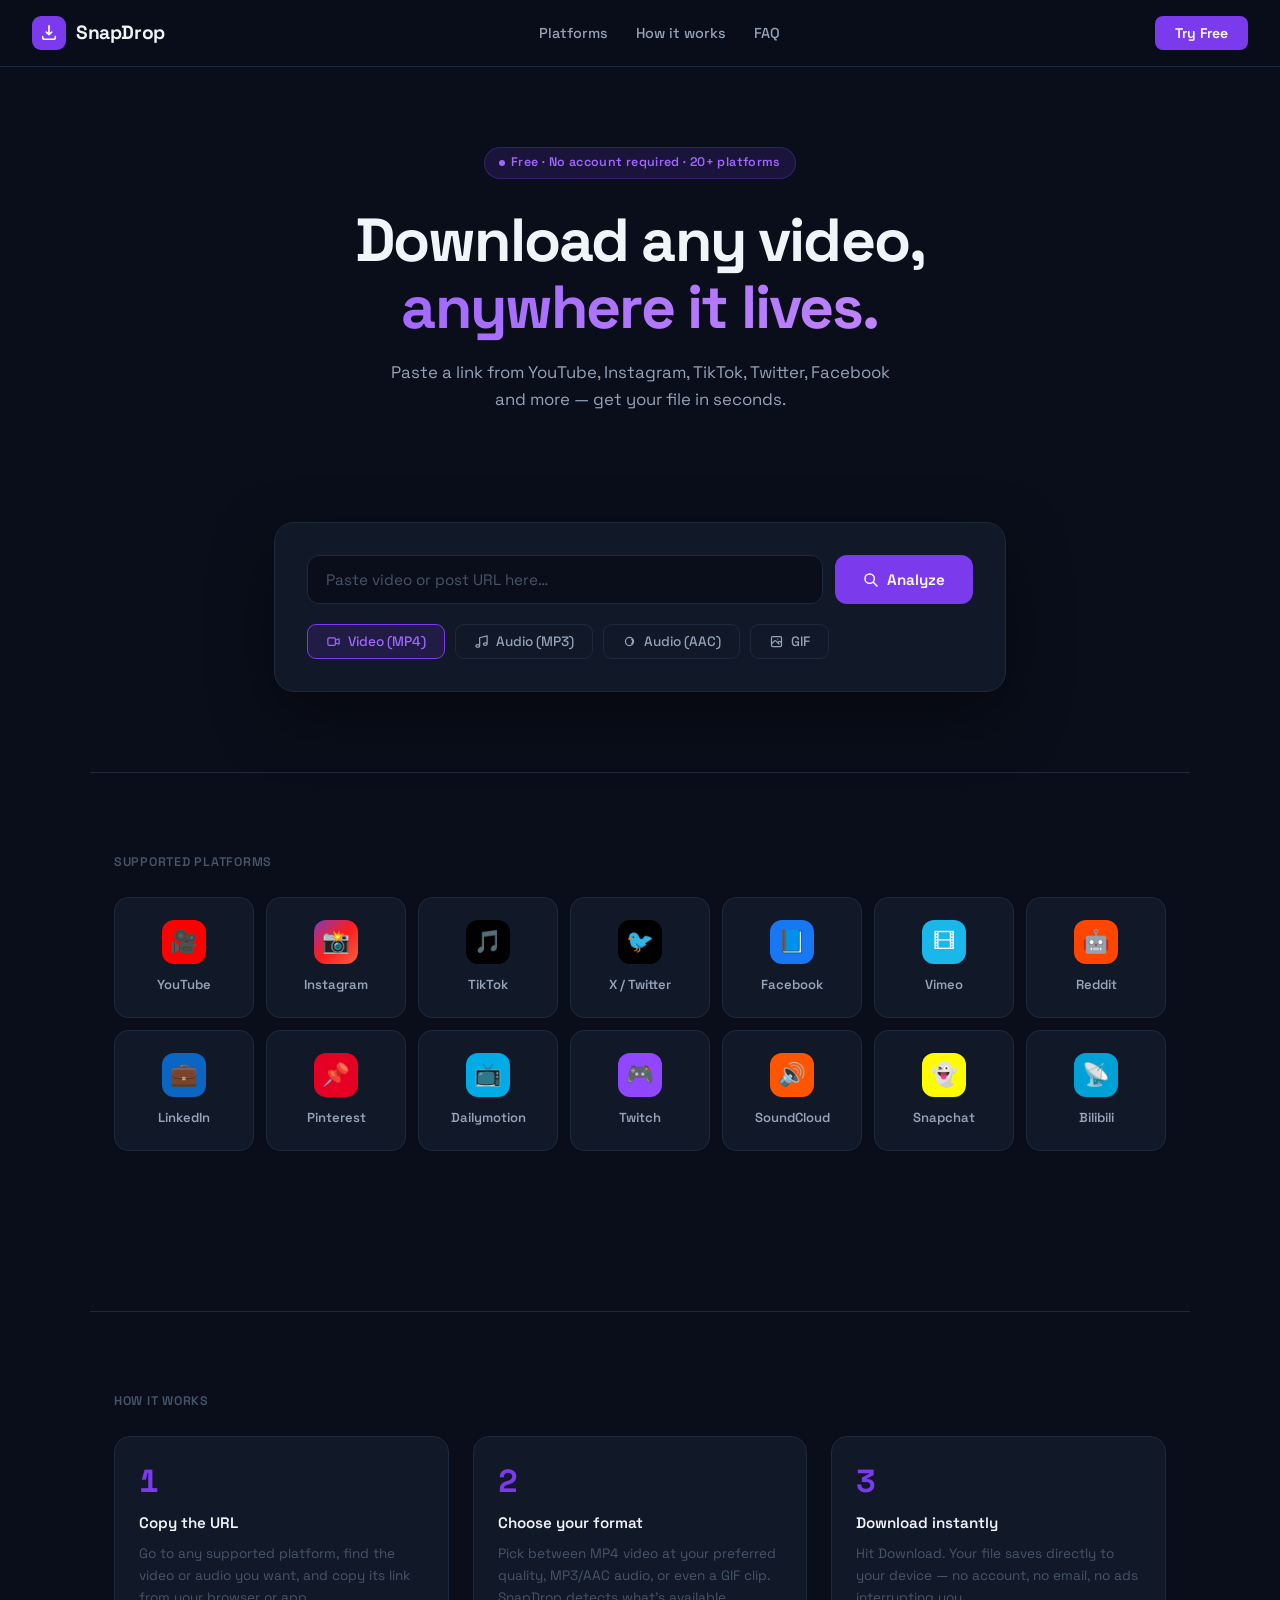
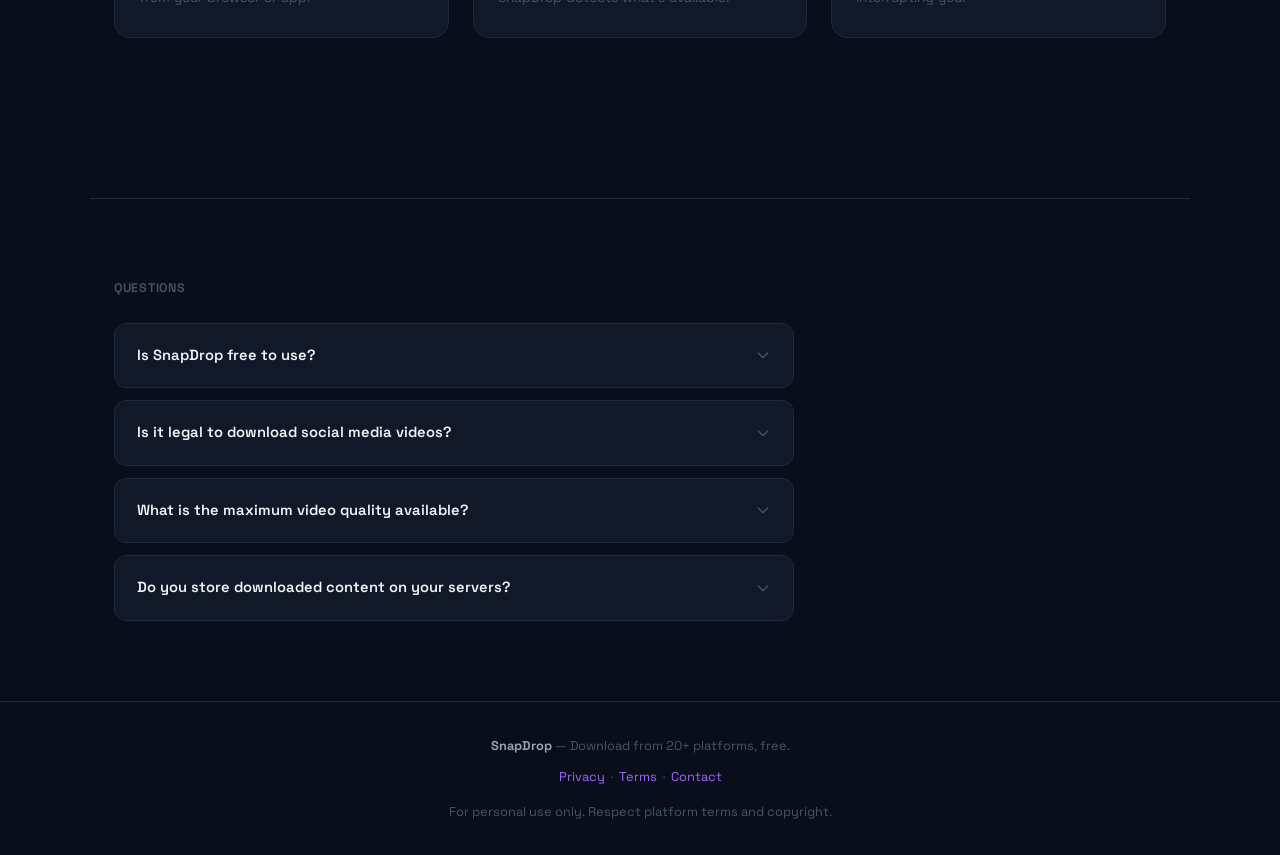
==== index.html @ 8e5bd50d "create index.html this is the new video downloader website" ====
<!DOCTYPE html>
<html lang="en">
<head>
<meta charset="UTF-8">
<meta name="viewport" content="width=device-width, initial-scale=1, viewport-fit=cover">
<title>SnapDrop — Social Media Downloader</title>
<link href="https://fonts.googleapis.com/css2?family=Space+Grotesk:wght@300;400;500;600;700&display=swap" rel="stylesheet">
<style>
  :root {
    --bg: #0A0E1A;
    --surface: #111827;
    --surface2: #1A2236;
    --border: #1E293B;
    --violet: #7C3AED;
    --violet-light: #9F67FF;
    --violet-dim: rgba(124,58,237,0.15);
    --emerald: #10B981;
    --emerald-dim: rgba(16,185,129,0.12);
    --silver: #94A3B8;
    --white: #F1F5F9;
    --muted: #475569;
    --danger: #EF4444;
    box-sizing: border-box;
    padding-top: env(safe-area-inset-top, 0px);
    padding-bottom: env(safe-area-inset-bottom, 0px);
  }
  *, *::before, *::after { box-sizing: inherit; margin: 0; padding: 0; }

  html, body {
    height: 100%;
    background: var(--bg);
    color: var(--white);
    font-family: 'Space Grotesk', system-ui, sans-serif;
    font-size: 16px;
    line-height: 1.6;
    -webkit-font-smoothing: antialiased;
  }

  /* NAV */
  nav {
    position: sticky;
    top: env(safe-area-inset-top, 0px);
    z-index: 50;
    display: flex;
    align-items: center;
    justify-content: space-between;
    padding: 16px 32px;
    background: rgba(10,14,26,0.85);
    backdrop-filter: blur(12px);
    border-bottom: 1px solid var(--border);
  }
  .logo {
    display: flex;
    align-items: center;
    gap: 10px;
    font-size: 1.2rem;
    font-weight: 700;
    letter-spacing: -0.02em;
    color: var(--white);
    text-decoration: none;
  }
  .logo-icon {
    width: 34px; height: 34px;
    background: var(--violet);
    border-radius: 9px;
    display: flex; align-items: center; justify-content: center;
  }
  .logo-icon svg { width: 18px; height: 18px; }
  .nav-links {
    display: flex;
    gap: 28px;
    list-style: none;
  }
  .nav-links a {
    color: var(--silver);
    text-decoration: none;
    font-size: 0.9rem;
    font-weight: 500;
    transition: color 0.2s;
  }
  .nav-links a:hover { color: var(--white); }
  .nav-cta {
    background: var(--violet);
    color: #fff;
    border: none;
    padding: 8px 20px;
    border-radius: 8px;
    font-family: inherit;
    font-size: 0.875rem;
    font-weight: 600;
    cursor: pointer;
    transition: background 0.2s;
  }
  .nav-cta:hover { background: var(--violet-light); }

  /* HERO */
  .hero {
    text-align: center;
    padding: 80px 24px 64px;
    max-width: 820px;
    margin: 0 auto;
  }
  .badge {
    display: inline-flex;
    align-items: center;
    gap: 6px;
    background: var(--violet-dim);
    border: 1px solid rgba(124,58,237,0.3);
    color: var(--violet-light);
    font-size: 0.78rem;
    font-weight: 600;
    padding: 5px 14px;
    border-radius: 999px;
    margin-bottom: 28px;
    letter-spacing: 0.03em;
  }
  .badge-dot {
    width: 6px; height: 6px;
    background: var(--violet-light);
    border-radius: 50%;
    animation: pulse 2s infinite;
  }
  @keyframes pulse {
    0%, 100% { opacity: 1; }
    50% { opacity: 0.4; }
  }
  h1 {
    font-size: clamp(2.4rem, 5vw, 3.8rem);
    font-weight: 700;
    line-height: 1.1;
    letter-spacing: -0.03em;
    color: var(--white);
    margin-bottom: 18px;
  }
  h1 em {
    font-style: normal;
    background: linear-gradient(135deg, var(--violet-light), #C084FC);
    -webkit-background-clip: text;
    -webkit-text-fill-color: transparent;
    background-clip: text;
  }
  .hero-sub {
    font-size: 1.05rem;
    color: var(--silver);
    max-width: 520px;
    margin: 0 auto 44px;
    font-weight: 400;
    line-height: 1.65;
  }

  /* DOWNLOADER CARD */
  .downloader {
    background: var(--surface);
    border: 1px solid var(--border);
    border-radius: 20px;
    padding: 32px;
    max-width: 780px;
    margin: 0 auto 80px;
    box-shadow: 0 24px 64px rgba(0,0,0,0.4);
  }
  .input-row {
    display: flex;
    gap: 12px;
    margin-bottom: 20px;
  }
  .url-input {
    flex: 1;
    background: var(--bg);
    border: 1.5px solid var(--border);
    border-radius: 12px;
    padding: 14px 18px;
    color: var(--white);
    font-family: inherit;
    font-size: 0.95rem;
    font-weight: 400;
    outline: none;
    transition: border-color 0.2s, box-shadow 0.2s;
  }
  .url-input::placeholder { color: var(--muted); }
  .url-input:focus {
    border-color: var(--violet);
    box-shadow: 0 0 0 3px rgba(124,58,237,0.15);
  }
  .fetch-btn {
    background: var(--violet);
    color: #fff;
    border: none;
    border-radius: 12px;
    padding: 14px 28px;
    font-family: inherit;
    font-size: 0.95rem;
    font-weight: 600;
    cursor: pointer;
    transition: background 0.2s, transform 0.1s;
    white-space: nowrap;
    display: flex;
    align-items: center;
    gap: 8px;
  }
  .fetch-btn:hover { background: var(--violet-light); }
  .fetch-btn:active { transform: scale(0.98); }
  .fetch-btn:disabled { opacity: 0.6; cursor: not-allowed; transform: none; }

  /* FORMAT SELECTOR */
  .format-row {
    display: flex;
    gap: 10px;
    flex-wrap: wrap;
  }
  .fmt-tab {
    display: flex;
    align-items: center;
    gap: 7px;
    padding: 8px 18px;
    border-radius: 9px;
    border: 1.5px solid var(--border);
    background: transparent;
    color: var(--silver);
    font-family: inherit;
    font-size: 0.85rem;
    font-weight: 500;
    cursor: pointer;
    transition: all 0.18s;
  }
  .fmt-tab:hover { border-color: var(--violet); color: var(--white); }
  .fmt-tab.active {
    background: var(--violet-dim);
    border-color: var(--violet);
    color: var(--violet-light);
  }
  .fmt-tab svg { width: 15px; height: 15px; flex-shrink: 0; }

  /* RESULT PANEL */
  #result-panel {
    display: none;
    margin-top: 24px;
    border-top: 1px solid var(--border);
    padding-top: 24px;
  }
  #result-panel.show { display: block; }

  .result-meta {
    display: flex;
    gap: 16px;
    align-items: flex-start;
    margin-bottom: 20px;
  }
  .result-thumb {
    width: 120px;
    height: 76px;
    border-radius: 10px;
    background: var(--surface2);
    object-fit: cover;
    flex-shrink: 0;
    display: flex;
    align-items: center;
    justify-content: center;
    font-size: 2rem;
  }
  .result-info { flex: 1; min-width: 0; }
  .result-title {
    font-size: 0.95rem;
    font-weight: 600;
    color: var(--white);
    margin-bottom: 4px;
    white-space: nowrap;
    overflow: hidden;
    text-overflow: ellipsis;
  }
  .result-source {
    font-size: 0.8rem;
    color: var(--muted);
    margin-bottom: 10px;
  }
  .result-source span {
    display: inline-flex;
    align-items: center;
    gap: 4px;
    padding: 2px 8px;
    background: var(--surface2);
    border-radius: 4px;
    font-size: 0.75rem;
  }

  /* QUALITY OPTIONS */
  .quality-grid {
    display: grid;
    grid-template-columns: repeat(auto-fill, minmax(200px, 1fr));
    gap: 10px;
  }
  .quality-option {
    display: flex;
    align-items: center;
    justify-content: space-between;
    padding: 12px 16px;
    border-radius: 10px;
    border: 1.5px solid var(--border);
    background: var(--bg);
    cursor: pointer;
    transition: all 0.18s;
  }
  .quality-option:hover { border-color: var(--violet); }
  .quality-option.selected {
    border-color: var(--violet);
    background: var(--violet-dim);
  }
  .quality-label {
    font-size: 0.85rem;
    font-weight: 600;
    color: var(--white);
  }
  .quality-size {
    font-size: 0.75rem;
    color: var(--muted);
    margin-top: 2px;
  }
  .quality-badge {
    font-size: 0.7rem;
    font-weight: 600;
    padding: 2px 7px;
    border-radius: 5px;
    background: var(--emerald-dim);
    color: var(--emerald);
  }

  .download-btn {
    width: 100%;
    margin-top: 16px;
    background: linear-gradient(135deg, var(--violet), #9F67FF);
    color: #fff;
    border: none;
    border-radius: 12px;
    padding: 15px 24px;
    font-family: inherit;
    font-size: 1rem;
    font-weight: 600;
    cursor: pointer;
    display: flex;
    align-items: center;
    justify-content: center;
    gap: 10px;
    transition: opacity 0.2s, transform 0.1s;
    letter-spacing: -0.01em;
  }
  .download-btn:hover { opacity: 0.9; }
  .download-btn:active { transform: scale(0.99); }

  /* ERROR STATE */
  .error-msg {
    display: flex;
    align-items: center;
    gap: 10px;
    background: rgba(239,68,68,0.1);
    border: 1px solid rgba(239,68,68,0.3);
    border-radius: 10px;
    padding: 12px 16px;
    color: #FCA5A5;
    font-size: 0.875rem;
    margin-top: 16px;
  }

  /* LOADING SPINNER */
  .spinner {
    width: 20px; height: 20px;
    border: 2px solid rgba(255,255,255,0.3);
    border-top-color: #fff;
    border-radius: 50%;
    animation: spin 0.7s linear infinite;
  }
  @keyframes spin { to { transform: rotate(360deg); } }

  /* SUCCESS TOAST */
  .toast {
    position: fixed;
    bottom: 32px; right: 32px;
    background: var(--surface);
    border: 1px solid var(--emerald);
    border-radius: 12px;
    padding: 14px 20px;
    display: flex;
    align-items: center;
    gap: 12px;
    font-size: 0.875rem;
    font-weight: 500;
    color: var(--white);
    box-shadow: 0 8px 32px rgba(0,0,0,0.4);
    transform: translateY(80px);
    opacity: 0;
    transition: transform 0.3s, opacity 0.3s;
    z-index: 100;
  }
  .toast.show { transform: translateY(0); opacity: 1; }
  .toast-icon { color: var(--emerald); flex-shrink: 0; }

  /* PLATFORMS */
  .section { max-width: 1100px; margin: 0 auto; padding: 0 24px 80px; }
  .section-label {
    font-size: 0.78rem;
    font-weight: 600;
    color: var(--muted);
    letter-spacing: 0.06em;
    text-transform: uppercase;
    margin-bottom: 24px;
  }
  .platforms-grid {
    display: grid;
    grid-template-columns: repeat(auto-fill, minmax(140px, 1fr));
    gap: 12px;
  }
  .platform-card {
    display: flex;
    flex-direction: column;
    align-items: center;
    gap: 10px;
    padding: 22px 16px;
    border-radius: 14px;
    border: 1px solid var(--border);
    background: var(--surface);
    cursor: pointer;
    transition: border-color 0.2s, background 0.2s, transform 0.15s;
    text-align: center;
    user-select: none;
  }
  .platform-card:hover {
    border-color: var(--violet);
    background: var(--surface2);
    transform: translateY(-2px);
  }
  .platform-icon {
    width: 44px; height: 44px;
    border-radius: 12px;
    display: flex; align-items: center; justify-content: center;
    font-size: 1.4rem;
  }
  .platform-name {
    font-size: 0.82rem;
    font-weight: 600;
    color: var(--silver);
  }

  /* HOW IT WORKS */
  .steps {
    display: grid;
    grid-template-columns: repeat(3, 1fr);
    gap: 24px;
    margin-top: 8px;
  }
  .step {
    padding: 28px 24px;
    background: var(--surface);
    border: 1px solid var(--border);
    border-radius: 16px;
  }
  .step-num {
    font-size: 2rem;
    font-weight: 700;
    color: var(--violet);
    line-height: 1;
    margin-bottom: 14px;
    font-variant-numeric: tabular-nums;
  }
  .step h3 {
    font-size: 0.95rem;
    font-weight: 600;
    color: var(--white);
    margin-bottom: 8px;
  }
  .step p {
    font-size: 0.85rem;
    color: var(--muted);
    line-height: 1.6;
  }

  /* FOOTER */
  footer {
    border-top: 1px solid var(--border);
    padding: 32px 24px;
    text-align: center;
    color: var(--muted);
    font-size: 0.8rem;
    line-height: 1.8;
  }
  footer a { color: var(--violet-light); text-decoration: none; }
  footer a:hover { text-decoration: underline; }

  /* DIVIDER */
  hr { border: none; border-top: 1px solid var(--border); margin: 80px 24px; max-width: 1100px; margin-left: auto; margin-right: auto; }

  @media (max-width: 640px) {
    nav { padding: 14px 18px; }
    .nav-links { display: none; }
    .hero { padding: 50px 18px 44px; }
    .downloader { padding: 22px 18px; border-radius: 16px; }
    .input-row { flex-direction: column; }
    .fetch-btn { justify-content: center; }
    .steps { grid-template-columns: 1fr; }
    .result-meta { flex-direction: column; }
    .result-thumb { width: 100%; height: 140px; }
  }
</style>
</head>
<body>

<!-- NAV -->
<nav>
  <a href="#" class="logo">
    <div class="logo-icon">
      <svg viewBox="0 0 20 20" fill="none" xmlns="http://www.w3.org/2000/svg">
        <path d="M10 2v10m0 0l-3-3m3 3l3-3" stroke="#fff" stroke-width="1.8" stroke-linecap="round" stroke-linejoin="round"/>
        <path d="M3 14v1a2 2 0 002 2h10a2 2 0 002-2v-1" stroke="#fff" stroke-width="1.8" stroke-linecap="round"/>
      </svg>
    </div>
    SnapDrop
  </a>
  <ul class="nav-links">
    <li><a href="#platforms">Platforms</a></li>
    <li><a href="#how">How it works</a></li>
    <li><a href="#faq">FAQ</a></li>
  </ul>
  <button class="nav-cta">Try Free</button>
</nav>

<!-- HERO -->
<section class="hero">
  <div class="badge">
    <div class="badge-dot"></div>
    Free · No account required · 20+ platforms
  </div>
  <h1>Download any video,<br><em>anywhere it lives.</em></h1>
  <p class="hero-sub">Paste a link from YouTube, Instagram, TikTok, Twitter, Facebook and more — get your file in seconds.</p>
</section>

<!-- DOWNLOADER CARD -->
<div style="max-width:780px;margin:0 auto;padding:0 24px;">
  <div class="downloader">
    <div class="input-row">
      <input type="url" id="urlInput" class="url-input" placeholder="Paste video or post URL here…" autocomplete="off" spellcheck="false">
      <button class="fetch-btn" id="fetchBtn" onclick="handleFetch()">
        <svg width="16" height="16" fill="none" viewBox="0 0 24 24" stroke="currentColor" stroke-width="2.2">
          <path stroke-linecap="round" stroke-linejoin="round" d="M21 21l-6-6m2-5a7 7 0 11-14 0 7 7 0 0114 0z"/>
        </svg>
        Analyze
      </button>
    </div>

    <!-- FORMAT TABS -->
    <div class="format-row">
      <button class="fmt-tab active" data-type="video" onclick="setFormat(this,'video')">
        <svg viewBox="0 0 24 24" fill="none" stroke="currentColor" stroke-width="2">
          <path stroke-linecap="round" stroke-linejoin="round" d="M15 10l4.553-2.069A1 1 0 0121 8.87v6.26a1 1 0 01-1.447.9L15 14M5 18h8a2 2 0 002-2V8a2 2 0 00-2-2H5a2 2 0 00-2 2v8a2 2 0 002 2z"/>
        </svg>
        Video (MP4)
      </button>
      <button class="fmt-tab" data-type="audio" onclick="setFormat(this,'audio')">
        <svg viewBox="0 0 24 24" fill="none" stroke="currentColor" stroke-width="2">
          <path stroke-linecap="round" stroke-linejoin="round" d="M9 19V6l12-3v13M9 19c0 1.105-1.343 2-3 2s-3-.895-3-2 1.343-2 3-2 3 .895 3 2zm12-3c0 1.105-1.343 2-3 2s-3-.895-3-2 1.343-2 3-2 3 .895 3 2z"/>
        </svg>
        Audio (MP3)
      </button>
      <button class="fmt-tab" data-type="audio-aac" onclick="setFormat(this,'audio-aac')">
        <svg viewBox="0 0 24 24" fill="none" stroke="currentColor" stroke-width="2">
          <path stroke-linecap="round" stroke-linejoin="round" d="M15.536 8.464a5 5 0 010 7.072M12 18.5A6.5 6.5 0 1112 5.5a6.5 6.5 0 010 13z"/>
        </svg>
        Audio (AAC)
      </button>
      <button class="fmt-tab" data-type="gif" onclick="setFormat(this,'gif')">
        <svg viewBox="0 0 24 24" fill="none" stroke="currentColor" stroke-width="2">
          <path stroke-linecap="round" stroke-linejoin="round" d="M4 16l4.586-4.586a2 2 0 012.828 0L16 16m-2-2l1.586-1.586a2 2 0 012.828 0L20 14m-6-6h.01M6 20h12a2 2 0 002-2V6a2 2 0 00-2-2H6a2 2 0 00-2 2v12a2 2 0 002 2z"/>
        </svg>
        GIF
      </button>
    </div>

    <!-- ERROR MSG -->
    <div class="error-msg" id="errorMsg" style="display:none;">
      <svg width="16" height="16" fill="none" viewBox="0 0 24 24" stroke="currentColor" stroke-width="2">
        <path stroke-linecap="round" stroke-linejoin="round" d="M12 8v4m0 4h.01M21 12a9 9 0 11-18 0 9 9 0 0118 0z"/>
      </svg>
      <span id="errorText">Please enter a valid video URL.</span>
    </div>

    <!-- RESULT PANEL -->
    <div id="result-panel">
      <div class="result-meta">
        <div class="result-thumb" id="thumbEl">🎬</div>
        <div class="result-info">
          <div class="result-title" id="titleEl">Video Title Here</div>
          <div class="result-source"><span id="platformBadge">Platform</span></div>
        </div>
      </div>

      <div class="quality-grid" id="qualityGrid">
        <!-- injected by JS -->
      </div>

      <button class="download-btn" id="downloadBtn" onclick="startDownload()">
        <svg width="18" height="18" fill="none" viewBox="0 0 24 24" stroke="currentColor" stroke-width="2.2">
          <path stroke-linecap="round" stroke-linejoin="round" d="M4 16v1a3 3 0 003 3h10a3 3 0 003-3v-1m-4-4l-4 4m0 0l-4-4m4 4V4"/>
        </svg>
        Download
      </button>
    </div>
  </div>
</div>

<!-- TOAST -->
<div class="toast" id="toast">
  <svg class="toast-icon" width="20" height="20" fill="none" viewBox="0 0 24 24" stroke="currentColor" stroke-width="2.2">
    <path stroke-linecap="round" stroke-linejoin="round" d="M9 12l2 2 4-4m6 2a9 9 0 11-18 0 9 9 0 0118 0z"/>
  </svg>
  <span>Download started successfully!</span>
</div>

<hr>

<!-- PLATFORMS -->
<section class="section" id="platforms">
  <div class="section-label">Supported platforms</div>
  <div class="platforms-grid">
    <div class="platform-card" onclick="prefillUrl('youtube')">
      <div class="platform-icon" style="background:#FF0000;">🎥</div>
      <div class="platform-name">YouTube</div>
    </div>
    <div class="platform-card" onclick="prefillUrl('instagram')">
      <div class="platform-icon" style="background:linear-gradient(135deg,#833AB4,#FD1D1D,#F56040);">📸</div>
      <div class="platform-name">Instagram</div>
    </div>
    <div class="platform-card" onclick="prefillUrl('tiktok')">
      <div class="platform-icon" style="background:#010101;">🎵</div>
      <div class="platform-name">TikTok</div>
    </div>
    <div class="platform-card" onclick="prefillUrl('twitter')">
      <div class="platform-icon" style="background:#000;">🐦</div>
      <div class="platform-name">X / Twitter</div>
    </div>
    <div class="platform-card" onclick="prefillUrl('facebook')">
      <div class="platform-icon" style="background:#1877F2;">📘</div>
      <div class="platform-name">Facebook</div>
    </div>
    <div class="platform-card" onclick="prefillUrl('vimeo')">
      <div class="platform-icon" style="background:#1AB7EA;">🎞</div>
      <div class="platform-name">Vimeo</div>
    </div>
    <div class="platform-card" onclick="prefillUrl('reddit')">
      <div class="platform-icon" style="background:#FF4500;">🤖</div>
      <div class="platform-name">Reddit</div>
    </div>
    <div class="platform-card" onclick="prefillUrl('linkedin')">
      <div class="platform-icon" style="background:#0A66C2;">💼</div>
      <div class="platform-name">LinkedIn</div>
    </div>
    <div class="platform-card" onclick="prefillUrl('pinterest')">
      <div class="platform-icon" style="background:#E60023;">📌</div>
      <div class="platform-name">Pinterest</div>
    </div>
    <div class="platform-card" onclick="prefillUrl('dailymotion')">
      <div class="platform-icon" style="background:#00ABE6;">📺</div>
      <div class="platform-name">Dailymotion</div>
    </div>
    <div class="platform-card" onclick="prefillUrl('twitch')">
      <div class="platform-icon" style="background:#9146FF;">🎮</div>
      <div class="platform-name">Twitch</div>
    </div>
    <div class="platform-card" onclick="prefillUrl('soundcloud')">
      <div class="platform-icon" style="background:#FF5500;">🔊</div>
      <div class="platform-name">SoundCloud</div>
    </div>
    <div class="platform-card" onclick="prefillUrl('snapchat')">
      <div class="platform-icon" style="background:#FFFC00;">👻</div>
      <div class="platform-name">Snapchat</div>
    </div>
    <div class="platform-card" onclick="prefillUrl('bilibili')">
      <div class="platform-icon" style="background:#00A1D6;">📡</div>
      <div class="platform-name">Bilibili</div>
    </div>
  </div>
</section>

<hr>

<!-- HOW IT WORKS -->
<section class="section" id="how">
  <div class="section-label">How it works</div>
  <div class="steps">
    <div class="step">
      <div class="step-num">1</div>
      <h3>Copy the URL</h3>
      <p>Go to any supported platform, find the video or audio you want, and copy its link from your browser or app.</p>
    </div>
    <div class="step">
      <div class="step-num">2</div>
      <h3>Choose your format</h3>
      <p>Pick between MP4 video at your preferred quality, MP3/AAC audio, or even a GIF clip. SnapDrop detects what's available.</p>
    </div>
    <div class="step">
      <div class="step-num">3</div>
      <h3>Download instantly</h3>
      <p>Hit Download. Your file saves directly to your device — no account, no email, no ads interrupting you.</p>
    </div>
  </div>
</section>

<hr>

<!-- FAQ -->
<section class="section" id="faq">
  <div class="section-label">Questions</div>
  <div style="display:grid;gap:12px;max-width:680px;">
    <details style="background:var(--surface);border:1px solid var(--border);border-radius:12px;padding:20px 22px;cursor:pointer;">
      <summary style="font-size:0.92rem;font-weight:600;color:var(--white);list-style:none;display:flex;justify-content:space-between;align-items:center;gap:16px;">
        Is SnapDrop free to use?
        <svg width="16" height="16" fill="none" viewBox="0 0 24 24" stroke="var(--muted)" stroke-width="2"><path stroke-linecap="round" stroke-linejoin="round" d="M19 9l-7 7-7-7"/></svg>
      </summary>
      <p style="font-size:0.85rem;color:var(--muted);margin-top:14px;line-height:1.65;">Yes, completely. There are no hidden fees or account requirements. You can download as many videos as you need at no cost.</p>
    </details>
    <details style="background:var(--surface);border:1px solid var(--border);border-radius:12px;padding:20px 22px;cursor:pointer;">
      <summary style="font-size:0.92rem;font-weight:600;color:var(--white);list-style:none;display:flex;justify-content:space-between;align-items:center;gap:16px;">
        Is it legal to download social media videos?
        <svg width="16" height="16" fill="none" viewBox="0 0 24 24" stroke="var(--muted)" stroke-width="2"><path stroke-linecap="round" stroke-linejoin="round" d="M19 9l-7 7-7-7"/></svg>
      </summary>
      <p style="font-size:0.85rem;color:var(--muted);margin-top:14px;line-height:1.65;">Downloading is generally fine for personal, offline use. Do not redistribute, re-upload, or commercialize content you do not own. Respect copyright and the terms of each platform.</p>
    </details>
    <details style="background:var(--surface);border:1px solid var(--border);border-radius:12px;padding:20px 22px;cursor:pointer;">
      <summary style="font-size:0.92rem;font-weight:600;color:var(--white);list-style:none;display:flex;justify-content:space-between;align-items:center;gap:16px;">
        What is the maximum video quality available?
        <svg width="16" height="16" fill="none" viewBox="0 0 24 24" stroke="var(--muted)" stroke-width="2"><path stroke-linecap="round" stroke-linejoin="round" d="M19 9l-7 7-7-7"/></svg>
      </summary>
      <p style="font-size:0.85rem;color:var(--muted);margin-top:14px;line-height:1.65;">Up to the source resolution — we offer everything from 360p up to 4K (2160p) where the platform provides it. The quality options shown reflect what's actually available for that specific video.</p>
    </details>
    <details style="background:var(--surface);border:1px solid var(--border);border-radius:12px;padding:20px 22px;cursor:pointer;">
      <summary style="font-size:0.92rem;font-weight:600;color:var(--white);list-style:none;display:flex;justify-content:space-between;align-items:center;gap:16px;">
        Do you store downloaded content on your servers?
        <svg width="16" height="16" fill="none" viewBox="0 0 24 24" stroke="var(--muted)" stroke-width="2"><path stroke-linecap="round" stroke-linejoin="round" d="M19 9l-7 7-7-7"/></svg>
      </summary>
      <p style="font-size:0.85rem;color:var(--muted);margin-top:14px;line-height:1.65;">No. Files stream directly to your device. We act only as a bridge — nothing is retained on our end after your session ends.</p>
    </details>
  </div>
</section>

<!-- FOOTER -->
<footer>
  <p style="margin-bottom:8px;">
    <strong style="color:var(--silver);">SnapDrop</strong> — Download from 20+ platforms, free.
  </p>
  <p>
    <a href="#">Privacy</a> &nbsp;·&nbsp; <a href="#">Terms</a> &nbsp;·&nbsp; <a href="#">Contact</a>
  </p>
  <p style="margin-top:12px;">For personal use only. Respect platform terms and copyright.</p>
</footer>

<script>
  let selectedFormat = 'video';
  let selectedQuality = null;

  // Simulated video data per platform
  const mockVideos = {
    youtube: {
      title: "The Most Satisfying Compilation — 4K Ultra HD",
      platform: "YouTube",
      emoji: "🎥",
      qualities: [
        { label: "2160p 4K", size: "1.8 GB", badge: "Best" },
        { label: "1080p HD", size: "620 MB", badge: "" },
        { label: "720p", size: "310 MB", badge: "" },
        { label: "480p", size: "140 MB", badge: "" },
        { label: "360p", size: "80 MB", badge: "" },
      ]
    },
    instagram: {
      title: "Nature's Hidden Moments — Reel",
      platform: "Instagram",
      emoji: "📸",
      qualities: [
        { label: "1080p HD", size: "42 MB", badge: "Best" },
        { label: "720p", size: "24 MB", badge: "" },
        { label: "480p", size: "12 MB", badge: "" },
      ]
    },
    tiktok: {
      title: "This Chef's Knife Technique Is Incredible 🔪",
      platform: "TikTok",
      emoji: "🎵",
      qualities: [
        { label: "1080p HD", size: "18 MB", badge: "Best" },
        { label: "720p", size: "9 MB", badge: "" },
        { label: "No watermark", size: "18 MB", badge: "Clean" },
      ]
    },
    twitter: {
      title: "Breaking: Incredible Aerial Footage Captured",
      platform: "X / Twitter",
      emoji: "🐦",
      qualities: [
        { label: "720p HD", size: "22 MB", badge: "Best" },
        { label: "480p", size: "11 MB", badge: "" },
      ]
    },
    facebook: {
      title: "Live Concert Highlights — Summer Festival 2026",
      platform: "Facebook",
      emoji: "📘",
      qualities: [
        { label: "1080p HD", size: "110 MB", badge: "Best" },
        { label: "720p", size: "58 MB", badge: "" },
        { label: "480p", size: "28 MB", badge: "" },
      ]
    },
    vimeo: {
      title: "Midnight in Tokyo — A Short Film",
      platform: "Vimeo",
      emoji: "🎞",
      qualities: [
        { label: "4K HDR", size: "2.2 GB", badge: "Best" },
        { label: "1080p", size: "480 MB", badge: "" },
        { label: "720p", size: "220 MB", badge: "" },
      ]
    },
    reddit: {
      title: "Dude Builds Entire City in Minecraft Over 5 Years",
      platform: "Reddit",
      emoji: "🤖",
      qualities: [
        { label: "720p HD", size: "38 MB", badge: "Best" },
        { label: "480p", size: "18 MB", badge: "" },
      ]
    },
    linkedin: {
      title: "How We Scaled to 1M Users — Founder Story",
      platform: "LinkedIn",
      emoji: "💼",
      qualities: [
        { label: "720p", size: "28 MB", badge: "Best" },
        { label: "480p", size: "14 MB", badge: "" },
      ]
    },
    pinterest: {
      title: "Aesthetic Home Office Setup Timelapse",
      platform: "Pinterest",
      emoji: "📌",
      qualities: [
        { label: "1080p", size: "55 MB", badge: "Best" },
        { label: "720p", size: "30 MB", badge: "" },
      ]
    },
    dailymotion: {
      title: "World's Top 10 Surf Moments 2026",
      platform: "Dailymotion",
      emoji: "📺",
      qualities: [
        { label: "1080p", size: "280 MB", badge: "Best" },
        { label: "720p", size: "145 MB", badge: "" },
        { label: "480p", size: "70 MB", badge: "" },
      ]
    },
    twitch: {
      title: "Speed Run World Record — Dark Souls III Any%",
      platform: "Twitch",
      emoji: "🎮",
      qualities: [
        { label: "Source (1080p60)", size: "1.1 GB", badge: "Best" },
        { label: "720p60", size: "560 MB", badge: "" },
        { label: "480p", size: "180 MB", badge: "" },
      ]
    },
    soundcloud: {
      title: "Deep Focus Mix — 3 Hour Ambient Session",
      platform: "SoundCloud",
      emoji: "🔊",
      qualities: [
        { label: "320 kbps MP3", size: "420 MB", badge: "Best" },
        { label: "128 kbps MP3", size: "168 MB", badge: "" },
      ]
    },
    snapchat: {
      title: "Story: Day in NYC (Unfiltered)",
      platform: "Snapchat",
      emoji: "👻",
      qualities: [
        { label: "1080p HD", size: "31 MB", badge: "Best" },
        { label: "720p", size: "17 MB", badge: "" },
      ]
    },
    bilibili: {
      title: "宇宙深处有什么？4K纪录片",
      platform: "Bilibili",
      emoji: "📡",
      qualities: [
        { label: "4K 超清", size: "1.4 GB", badge: "Best" },
        { label: "1080p 高清", size: "500 MB", badge: "" },
        { label: "720p", size: "240 MB", badge: "" },
      ]
    },
  };

  const audioQualities = [
    { label: "320 kbps", size: "~10 MB/min", badge: "Best" },
    { label: "192 kbps", size: "~5 MB/min", badge: "" },
    { label: "128 kbps", size: "~3 MB/min", badge: "" },
  ];

  function detectPlatform(url) {
    const u = url.toLowerCase();
    if (u.includes('youtube.com') || u.includes('youtu.be')) return 'youtube';
    if (u.includes('instagram.com')) return 'instagram';
    if (u.includes('tiktok.com')) return 'tiktok';
    if (u.includes('twitter.com') || u.includes('x.com')) return 'twitter';
    if (u.includes('facebook.com') || u.includes('fb.watch')) return 'facebook';
    if (u.includes('vimeo.com')) return 'vimeo';
    if (u.includes('reddit.com') || u.includes('redd.it')) return 'reddit';
    if (u.includes('linkedin.com')) return 'linkedin';
    if (u.includes('pinterest.com') || u.includes('pin.it')) return 'pinterest';
    if (u.includes('dailymotion.com')) return 'dailymotion';
    if (u.includes('twitch.tv')) return 'twitch';
    if (u.includes('soundcloud.com')) return 'soundcloud';
    if (u.includes('snapchat.com')) return 'snapchat';
    if (u.includes('bilibili.com')) return 'bilibili';
    return null;
  }

  function isValidUrl(str) {
    try { return Boolean(new URL(str)); } catch { return false; }
  }

  function setFormat(btn, type) {
    document.querySelectorAll('.fmt-tab').forEach(t => t.classList.remove('active'));
    btn.classList.add('active');
    selectedFormat = type;
    // If result is showing, refresh qualities
    if (document.getElementById('result-panel').classList.contains('show')) {
      const platform = detectPlatform(document.getElementById('urlInput').value);
      if (platform) renderQualities(platform);
    }
  }

  function renderQualities(platform) {
    const grid = document.getElementById('qualityGrid');
    grid.innerHTML = '';
    selectedQuality = null;

    const isAudio = selectedFormat === 'audio' || selectedFormat === 'audio-aac';
    const qualities = isAudio ? audioQualities : mockVideos[platform].qualities;

    qualities.forEach((q, i) => {
      const div = document.createElement('div');
      div.className = 'quality-option' + (i === 0 ? ' selected' : '');
      if (i === 0) selectedQuality = q.label;
      div.innerHTML = `
        <div>
          <div class="quality-label">${q.label}</div>
          <div class="quality-size">${q.size}</div>
        </div>
        ${q.badge ? `<div class="quality-badge">${q.badge}</div>` : ''}
      `;
      div.onclick = () => {
        document.querySelectorAll('.quality-option').forEach(o => o.classList.remove('selected'));
        div.classList.add('selected');
        selectedQuality = q.label;
      };
      grid.appendChild(div);
    });
  }

  function showError(msg) {
    const err = document.getElementById('errorMsg');
    document.getElementById('errorText').textContent = msg;
    err.style.display = 'flex';
    setTimeout(() => { err.style.display = 'none'; }, 4000);
  }

  async function handleFetch() {
    const url = document.getElementById('urlInput').value.trim();
    const btn = document.getElementById('fetchBtn');
    document.getElementById('errorMsg').style.display = 'none';
    document.getElementById('result-panel').classList.remove('show');

    if (!url) { showError('Please paste a video URL to continue.'); return; }
    if (!isValidUrl(url)) { showError('That doesn\'t look like a valid URL. Make sure you copied the full link.'); return; }

    const platform = detectPlatform(url);
    if (!platform) { showError('Platform not recognized. Try a YouTube, TikTok, Instagram, or Twitter link.'); return; }

    // Show loading state
    btn.disabled = true;
    btn.innerHTML = '<div class="spinner"></div> Analyzing…';

    await new Promise(r => setTimeout(r, 1400 + Math.random() * 600));

    const data = mockVideos[platform];

    // Populate result
    document.getElementById('thumbEl').textContent = data.emoji;
    document.getElementById('titleEl').textContent = data.title;
    document.getElementById('platformBadge').textContent = data.platform;
    renderQualities(platform);

    btn.disabled = false;
    btn.innerHTML = `
      <svg width="16" height="16" fill="none" viewBox="0 0 24 24" stroke="currentColor" stroke-width="2.2">
        <path stroke-linecap="round" stroke-linejoin="round" d="M21 21l-6-6m2-5a7 7 0 11-14 0 7 7 0 0114 0z"/>
      </svg>
      Analyze`;

    document.getElementById('result-panel').classList.add('show');
  }

  async function startDownload() {
    const btn = document.getElementById('downloadBtn');
    if (!selectedQuality) return;

    btn.disabled = true;
    btn.innerHTML = '<div class="spinner"></div> Preparing…';

    await new Promise(r => setTimeout(r, 1800));

    btn.disabled = false;
    btn.innerHTML = `
      <svg width="18" height="18" fill="none" viewBox="0 0 24 24" stroke="currentColor" stroke-width="2.2">
        <path stroke-linecap="round" stroke-linejoin="round" d="M4 16v1a3 3 0 003 3h10a3 3 0 003-3v-1m-4-4l-4 4m0 0l-4-4m4 4V4"/>
      </svg>
      Download`;

    // Show toast
    const toast = document.getElementById('toast');
    toast.classList.add('show');
    setTimeout(() => toast.classList.remove('show'), 3500);
  }

  function prefillUrl(platform) {
    const samples = {
      youtube: 'https://www.youtube.com/watch?v=dQw4w9WgXcQ',
      instagram: 'https://www.instagram.com/reel/CxampleReel/',
      tiktok: 'https://www.tiktok.com/@user/video/7123456789',
      twitter: 'https://twitter.com/user/status/1234567890123',
      facebook: 'https://www.facebook.com/watch?v=1234567890',
      vimeo: 'https://vimeo.com/123456789',
      reddit: 'https://www.reddit.com/r/example/comments/abc123/video_post/',
      linkedin: 'https://www.linkedin.com/feed/update/urn:li:activity:123/',
      pinterest: 'https://www.pinterest.com/pin/123456789/',
      dailymotion: 'https://www.dailymotion.com/video/x7abc12',
      twitch: 'https://www.twitch.tv/videos/1234567890',
      soundcloud: 'https://soundcloud.com/artist/track-name',
      snapchat: 'https://www.snapchat.com/add/user',
      bilibili: 'https://www.bilibili.com/video/BV1xx411c7mD',
    };
    document.getElementById('urlInput').value = samples[platform] || '';
    document.getElementById('urlInput').focus();
    window.scrollTo({ top: 0, behavior: 'smooth' });
  }

  // Enter key support
  document.getElementById('urlInput').addEventListener('keydown', e => {
    if (e.key === 'Enter') handleFetch();
  });
</script>
</body>
</html>
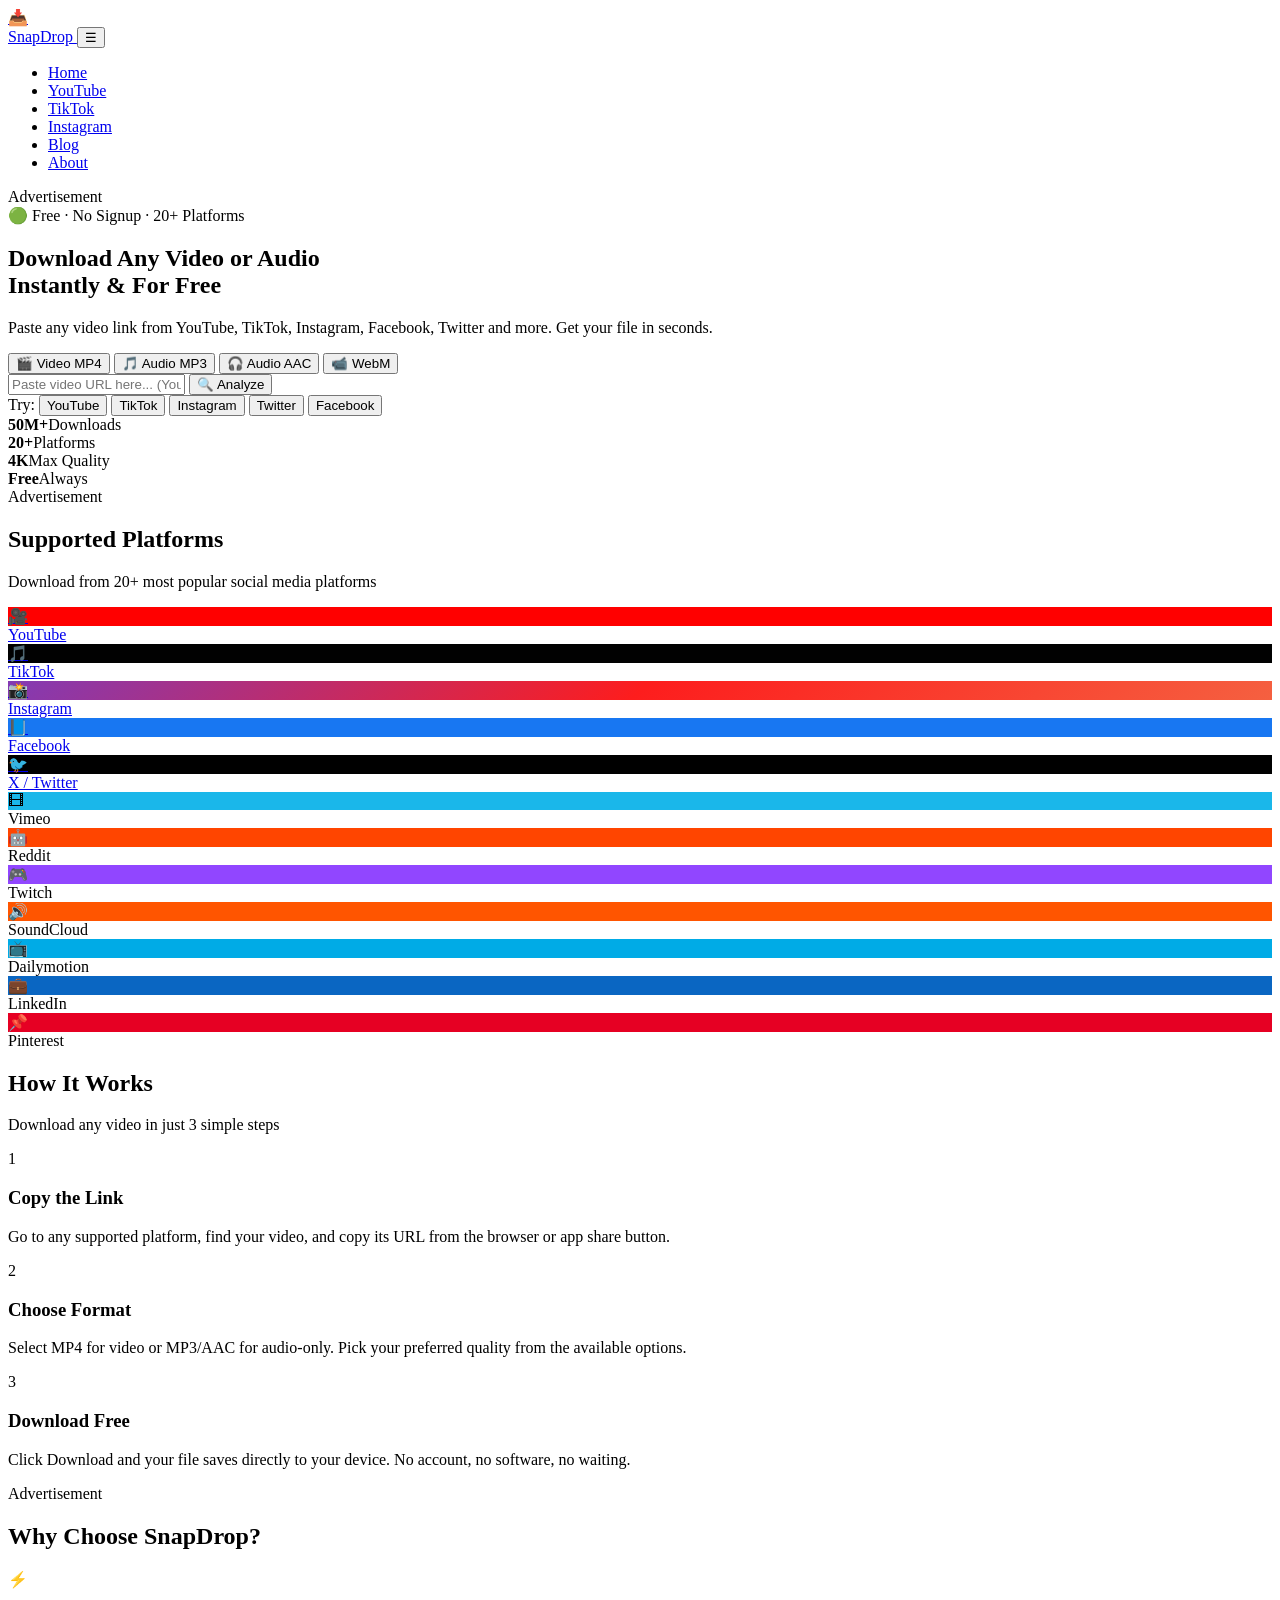
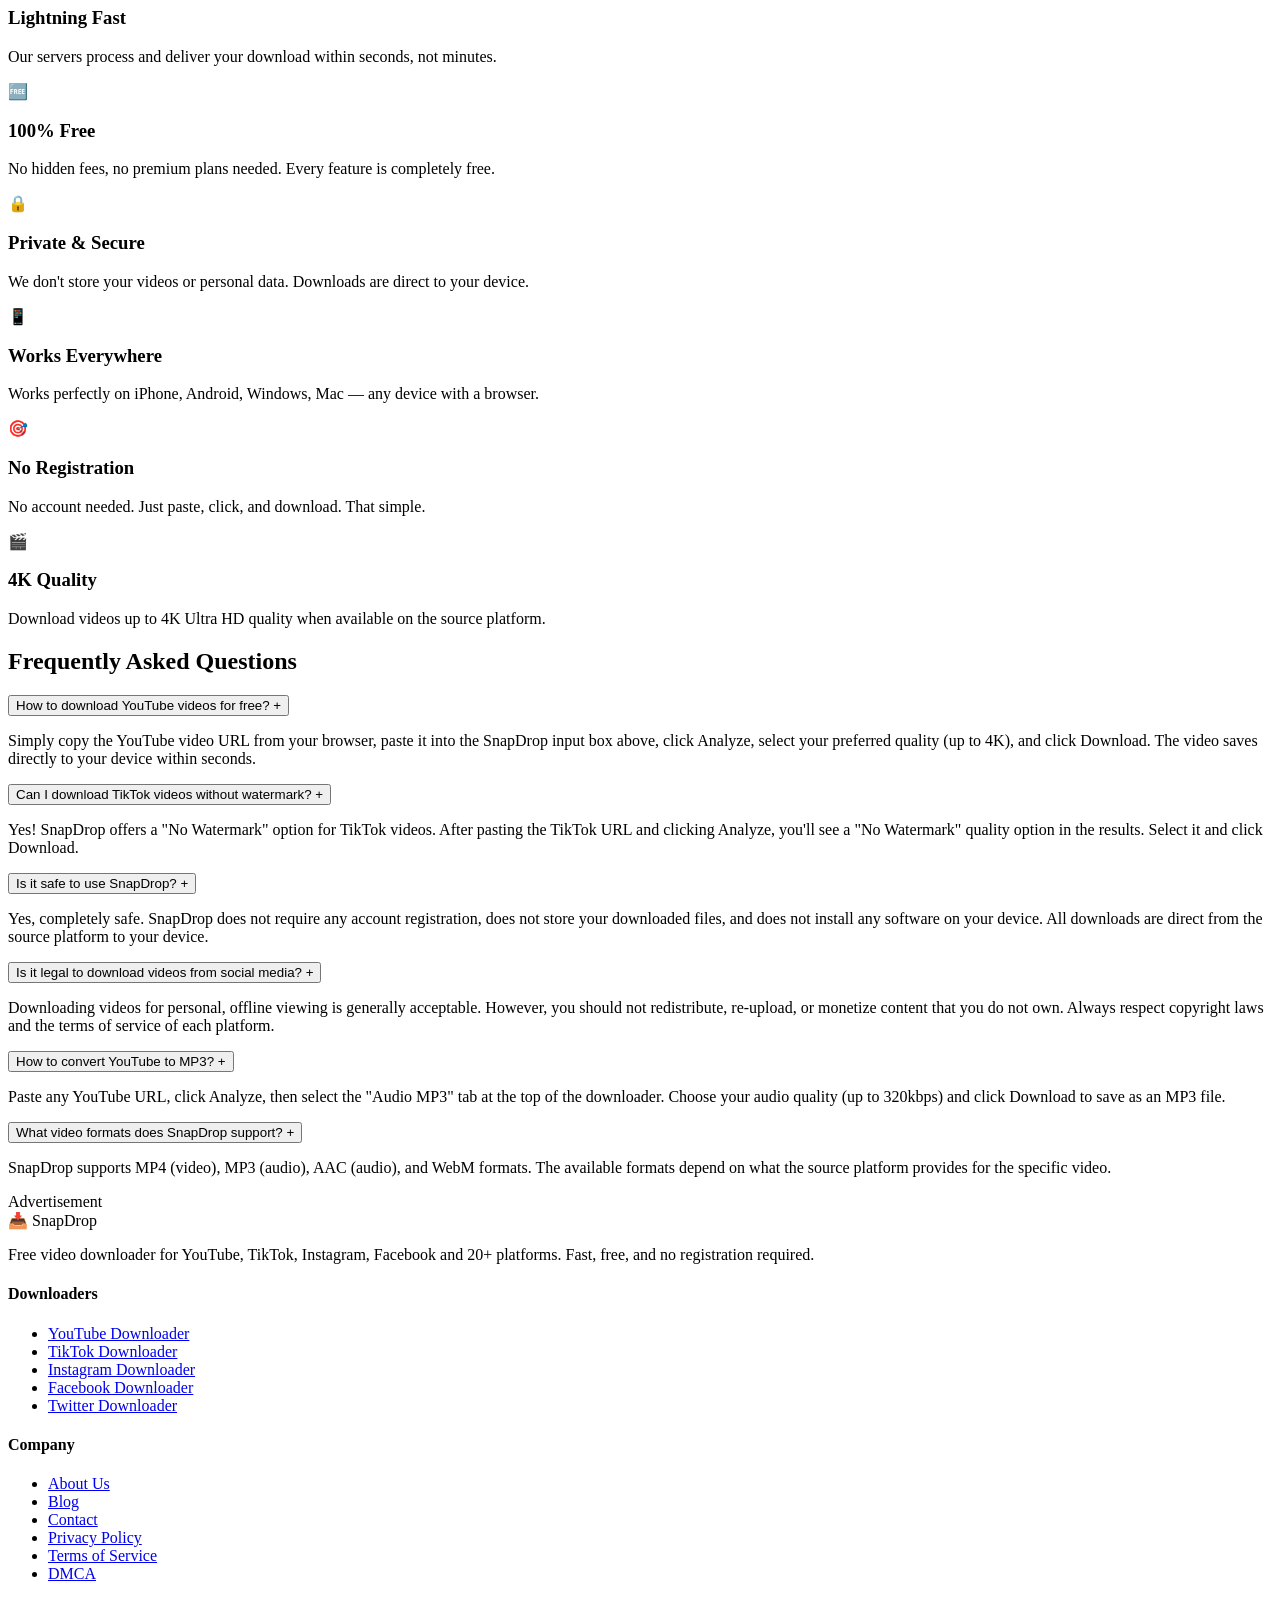
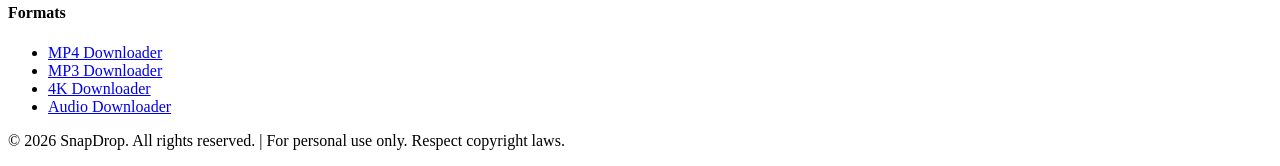
==== commit 4b1994b3: "Add files via upload" ====
--- a/index.html
+++ b/index.html
@@ -1,1056 +1,400 @@
 <!DOCTYPE html>
 <html lang="en">
 <head>
-<meta charset="UTF-8">
-<meta name="viewport" content="width=device-width, initial-scale=1, viewport-fit=cover">
-<title>SnapDrop — Social Media Downloader</title>
-<link href="https://fonts.googleapis.com/css2?family=Space+Grotesk:wght@300;400;500;600;700&display=swap" rel="stylesheet">
-<style>
-  :root {
-    --bg: #0A0E1A;
-    --surface: #111827;
-    --surface2: #1A2236;
-    --border: #1E293B;
-    --violet: #7C3AED;
-    --violet-light: #9F67FF;
-    --violet-dim: rgba(124,58,237,0.15);
-    --emerald: #10B981;
-    --emerald-dim: rgba(16,185,129,0.12);
-    --silver: #94A3B8;
-    --white: #F1F5F9;
-    --muted: #475569;
-    --danger: #EF4444;
-    box-sizing: border-box;
-    padding-top: env(safe-area-inset-top, 0px);
-    padding-bottom: env(safe-area-inset-bottom, 0px);
+  <meta charset="UTF-8">
+  <meta name="viewport" content="width=device-width, initial-scale=1.0">
+  <title>SnapDrop - Free Video Downloader | YouTube, TikTok, Instagram, Facebook</title>
+  <meta name="description" content="Download videos and audio from YouTube, TikTok, Instagram, Facebook, Twitter and 20+ platforms for free. No registration needed. Fast & easy video downloader.">
+  <meta name="keywords" content="video downloader, youtube downloader, tiktok downloader, instagram downloader, facebook video downloader, free video download, mp3 downloader, mp4 downloader">
+  <meta name="robots" content="index, follow">
+  <meta name="author" content="SnapDrop">
+  <link rel="canonical" href="https://yourdomain.com/">
+
+  <!-- Open Graph -->
+  <meta property="og:title" content="SnapDrop - Free Video Downloader">
+  <meta property="og:description" content="Download videos from YouTube, TikTok, Instagram and 20+ platforms for free.">
+  <meta property="og:type" content="website">
+  <meta property="og:url" content="https://yourdomain.com/">
+  <meta property="og:image" content="https://yourdomain.com/og-image.png">
+
+  <!-- Twitter Card -->
+  <meta name="twitter:card" content="summary_large_image">
+  <meta name="twitter:title" content="SnapDrop - Free Video Downloader">
+  <meta name="twitter:description" content="Download videos from YouTube, TikTok, Instagram and 20+ platforms for free.">
+
+  <!-- Schema Markup for SEO -->
+  <script type="application/ld+json">
+  {
+    "@context": "https://schema.org",
+    "@type": "WebApplication",
+    "name": "SnapDrop",
+    "url": "https://yourdomain.com",
+    "description": "Free online video downloader for YouTube, TikTok, Instagram, Facebook and 20+ platforms",
+    "applicationCategory": "MultimediaApplication",
+    "offers": {
+      "@type": "Offer",
+      "price": "0",
+      "priceCurrency": "USD"
+    }
   }
-  *, *::before, *::after { box-sizing: inherit; margin: 0; padding: 0; }
-
-  html, body {
-    height: 100%;
-    background: var(--bg);
-    color: var(--white);
-    font-family: 'Space Grotesk', system-ui, sans-serif;
-    font-size: 16px;
-    line-height: 1.6;
-    -webkit-font-smoothing: antialiased;
-  }
-
-  /* NAV */
-  nav {
-    position: sticky;
-    top: env(safe-area-inset-top, 0px);
-    z-index: 50;
-    display: flex;
-    align-items: center;
-    justify-content: space-between;
-    padding: 16px 32px;
-    background: rgba(10,14,26,0.85);
-    backdrop-filter: blur(12px);
-    border-bottom: 1px solid var(--border);
-  }
-  .logo {
-    display: flex;
-    align-items: center;
-    gap: 10px;
-    font-size: 1.2rem;
-    font-weight: 700;
-    letter-spacing: -0.02em;
-    color: var(--white);
-    text-decoration: none;
-  }
-  .logo-icon {
-    width: 34px; height: 34px;
-    background: var(--violet);
-    border-radius: 9px;
-    display: flex; align-items: center; justify-content: center;
-  }
-  .logo-icon svg { width: 18px; height: 18px; }
-  .nav-links {
-    display: flex;
-    gap: 28px;
-    list-style: none;
-  }
-  .nav-links a {
-    color: var(--silver);
-    text-decoration: none;
-    font-size: 0.9rem;
-    font-weight: 500;
-    transition: color 0.2s;
-  }
-  .nav-links a:hover { color: var(--white); }
-  .nav-cta {
-    background: var(--violet);
-    color: #fff;
-    border: none;
-    padding: 8px 20px;
-    border-radius: 8px;
-    font-family: inherit;
-    font-size: 0.875rem;
-    font-weight: 600;
-    cursor: pointer;
-    transition: background 0.2s;
-  }
-  .nav-cta:hover { background: var(--violet-light); }
-
-  /* HERO */
-  .hero {
-    text-align: center;
-    padding: 80px 24px 64px;
-    max-width: 820px;
-    margin: 0 auto;
-  }
-  .badge {
-    display: inline-flex;
-    align-items: center;
-    gap: 6px;
-    background: var(--violet-dim);
-    border: 1px solid rgba(124,58,237,0.3);
-    color: var(--violet-light);
-    font-size: 0.78rem;
-    font-weight: 600;
-    padding: 5px 14px;
-    border-radius: 999px;
-    margin-bottom: 28px;
-    letter-spacing: 0.03em;
-  }
-  .badge-dot {
-    width: 6px; height: 6px;
-    background: var(--violet-light);
-    border-radius: 50%;
-    animation: pulse 2s infinite;
-  }
-  @keyframes pulse {
-    0%, 100% { opacity: 1; }
-    50% { opacity: 0.4; }
-  }
-  h1 {
-    font-size: clamp(2.4rem, 5vw, 3.8rem);
-    font-weight: 700;
-    line-height: 1.1;
-    letter-spacing: -0.03em;
-    color: var(--white);
-    margin-bottom: 18px;
-  }
-  h1 em {
-    font-style: normal;
-    background: linear-gradient(135deg, var(--violet-light), #C084FC);
-    -webkit-background-clip: text;
-    -webkit-text-fill-color: transparent;
-    background-clip: text;
-  }
-  .hero-sub {
-    font-size: 1.05rem;
-    color: var(--silver);
-    max-width: 520px;
-    margin: 0 auto 44px;
-    font-weight: 400;
-    line-height: 1.65;
-  }
-
-  /* DOWNLOADER CARD */
-  .downloader {
-    background: var(--surface);
-    border: 1px solid var(--border);
-    border-radius: 20px;
-    padding: 32px;
-    max-width: 780px;
-    margin: 0 auto 80px;
-    box-shadow: 0 24px 64px rgba(0,0,0,0.4);
-  }
-  .input-row {
-    display: flex;
-    gap: 12px;
-    margin-bottom: 20px;
-  }
-  .url-input {
-    flex: 1;
-    background: var(--bg);
-    border: 1.5px solid var(--border);
-    border-radius: 12px;
-    padding: 14px 18px;
-    color: var(--white);
-    font-family: inherit;
-    font-size: 0.95rem;
-    font-weight: 400;
-    outline: none;
-    transition: border-color 0.2s, box-shadow 0.2s;
-  }
-  .url-input::placeholder { color: var(--muted); }
-  .url-input:focus {
-    border-color: var(--violet);
-    box-shadow: 0 0 0 3px rgba(124,58,237,0.15);
-  }
-  .fetch-btn {
-    background: var(--violet);
-    color: #fff;
-    border: none;
-    border-radius: 12px;
-    padding: 14px 28px;
-    font-family: inherit;
-    font-size: 0.95rem;
-    font-weight: 600;
-    cursor: pointer;
-    transition: background 0.2s, transform 0.1s;
-    white-space: nowrap;
-    display: flex;
-    align-items: center;
-    gap: 8px;
-  }
-  .fetch-btn:hover { background: var(--violet-light); }
-  .fetch-btn:active { transform: scale(0.98); }
-  .fetch-btn:disabled { opacity: 0.6; cursor: not-allowed; transform: none; }
-
-  /* FORMAT SELECTOR */
-  .format-row {
-    display: flex;
-    gap: 10px;
-    flex-wrap: wrap;
-  }
-  .fmt-tab {
-    display: flex;
-    align-items: center;
-    gap: 7px;
-    padding: 8px 18px;
-    border-radius: 9px;
-    border: 1.5px solid var(--border);
-    background: transparent;
-    color: var(--silver);
-    font-family: inherit;
-    font-size: 0.85rem;
-    font-weight: 500;
-    cursor: pointer;
-    transition: all 0.18s;
-  }
-  .fmt-tab:hover { border-color: var(--violet); color: var(--white); }
-  .fmt-tab.active {
-    background: var(--violet-dim);
-    border-color: var(--violet);
-    color: var(--violet-light);
-  }
-  .fmt-tab svg { width: 15px; height: 15px; flex-shrink: 0; }
-
-  /* RESULT PANEL */
-  #result-panel {
-    display: none;
-    margin-top: 24px;
-    border-top: 1px solid var(--border);
-    padding-top: 24px;
-  }
-  #result-panel.show { display: block; }
-
-  .result-meta {
-    display: flex;
-    gap: 16px;
-    align-items: flex-start;
-    margin-bottom: 20px;
-  }
-  .result-thumb {
-    width: 120px;
-    height: 76px;
-    border-radius: 10px;
-    background: var(--surface2);
-    object-fit: cover;
-    flex-shrink: 0;
-    display: flex;
-    align-items: center;
-    justify-content: center;
-    font-size: 2rem;
-  }
-  .result-info { flex: 1; min-width: 0; }
-  .result-title {
-    font-size: 0.95rem;
-    font-weight: 600;
-    color: var(--white);
-    margin-bottom: 4px;
-    white-space: nowrap;
-    overflow: hidden;
-    text-overflow: ellipsis;
-  }
-  .result-source {
-    font-size: 0.8rem;
-    color: var(--muted);
-    margin-bottom: 10px;
-  }
-  .result-source span {
-    display: inline-flex;
-    align-items: center;
-    gap: 4px;
-    padding: 2px 8px;
-    background: var(--surface2);
-    border-radius: 4px;
-    font-size: 0.75rem;
-  }
-
-  /* QUALITY OPTIONS */
-  .quality-grid {
-    display: grid;
-    grid-template-columns: repeat(auto-fill, minmax(200px, 1fr));
-    gap: 10px;
-  }
-  .quality-option {
-    display: flex;
-    align-items: center;
-    justify-content: space-between;
-    padding: 12px 16px;
-    border-radius: 10px;
-    border: 1.5px solid var(--border);
-    background: var(--bg);
-    cursor: pointer;
-    transition: all 0.18s;
-  }
-  .quality-option:hover { border-color: var(--violet); }
-  .quality-option.selected {
-    border-color: var(--violet);
-    background: var(--violet-dim);
-  }
-  .quality-label {
-    font-size: 0.85rem;
-    font-weight: 600;
-    color: var(--white);
-  }
-  .quality-size {
-    font-size: 0.75rem;
-    color: var(--muted);
-    margin-top: 2px;
-  }
-  .quality-badge {
-    font-size: 0.7rem;
-    font-weight: 600;
-    padding: 2px 7px;
-    border-radius: 5px;
-    background: var(--emerald-dim);
-    color: var(--emerald);
-  }
-
-  .download-btn {
-    width: 100%;
-    margin-top: 16px;
-    background: linear-gradient(135deg, var(--violet), #9F67FF);
-    color: #fff;
-    border: none;
-    border-radius: 12px;
-    padding: 15px 24px;
-    font-family: inherit;
-    font-size: 1rem;
-    font-weight: 600;
-    cursor: pointer;
-    display: flex;
-    align-items: center;
-    justify-content: center;
-    gap: 10px;
-    transition: opacity 0.2s, transform 0.1s;
-    letter-spacing: -0.01em;
-  }
-  .download-btn:hover { opacity: 0.9; }
-  .download-btn:active { transform: scale(0.99); }
-
-  /* ERROR STATE */
-  .error-msg {
-    display: flex;
-    align-items: center;
-    gap: 10px;
-    background: rgba(239,68,68,0.1);
-    border: 1px solid rgba(239,68,68,0.3);
-    border-radius: 10px;
-    padding: 12px 16px;
-    color: #FCA5A5;
-    font-size: 0.875rem;
-    margin-top: 16px;
-  }
-
-  /* LOADING SPINNER */
-  .spinner {
-    width: 20px; height: 20px;
-    border: 2px solid rgba(255,255,255,0.3);
-    border-top-color: #fff;
-    border-radius: 50%;
-    animation: spin 0.7s linear infinite;
-  }
-  @keyframes spin { to { transform: rotate(360deg); } }
-
-  /* SUCCESS TOAST */
-  .toast {
-    position: fixed;
-    bottom: 32px; right: 32px;
-    background: var(--surface);
-    border: 1px solid var(--emerald);
-    border-radius: 12px;
-    padding: 14px 20px;
-    display: flex;
-    align-items: center;
-    gap: 12px;
-    font-size: 0.875rem;
-    font-weight: 500;
-    color: var(--white);
-    box-shadow: 0 8px 32px rgba(0,0,0,0.4);
-    transform: translateY(80px);
-    opacity: 0;
-    transition: transform 0.3s, opacity 0.3s;
-    z-index: 100;
-  }
-  .toast.show { transform: translateY(0); opacity: 1; }
-  .toast-icon { color: var(--emerald); flex-shrink: 0; }
-
-  /* PLATFORMS */
-  .section { max-width: 1100px; margin: 0 auto; padding: 0 24px 80px; }
-  .section-label {
-    font-size: 0.78rem;
-    font-weight: 600;
-    color: var(--muted);
-    letter-spacing: 0.06em;
-    text-transform: uppercase;
-    margin-bottom: 24px;
-  }
-  .platforms-grid {
-    display: grid;
-    grid-template-columns: repeat(auto-fill, minmax(140px, 1fr));
-    gap: 12px;
-  }
-  .platform-card {
-    display: flex;
-    flex-direction: column;
-    align-items: center;
-    gap: 10px;
-    padding: 22px 16px;
-    border-radius: 14px;
-    border: 1px solid var(--border);
-    background: var(--surface);
-    cursor: pointer;
-    transition: border-color 0.2s, background 0.2s, transform 0.15s;
-    text-align: center;
-    user-select: none;
-  }
-  .platform-card:hover {
-    border-color: var(--violet);
-    background: var(--surface2);
-    transform: translateY(-2px);
-  }
-  .platform-icon {
-    width: 44px; height: 44px;
-    border-radius: 12px;
-    display: flex; align-items: center; justify-content: center;
-    font-size: 1.4rem;
-  }
-  .platform-name {
-    font-size: 0.82rem;
-    font-weight: 600;
-    color: var(--silver);
-  }
-
-  /* HOW IT WORKS */
-  .steps {
-    display: grid;
-    grid-template-columns: repeat(3, 1fr);
-    gap: 24px;
-    margin-top: 8px;
-  }
-  .step {
-    padding: 28px 24px;
-    background: var(--surface);
-    border: 1px solid var(--border);
-    border-radius: 16px;
-  }
-  .step-num {
-    font-size: 2rem;
-    font-weight: 700;
-    color: var(--violet);
-    line-height: 1;
-    margin-bottom: 14px;
-    font-variant-numeric: tabular-nums;
-  }
-  .step h3 {
-    font-size: 0.95rem;
-    font-weight: 600;
-    color: var(--white);
-    margin-bottom: 8px;
-  }
-  .step p {
-    font-size: 0.85rem;
-    color: var(--muted);
-    line-height: 1.6;
-  }
-
-  /* FOOTER */
-  footer {
-    border-top: 1px solid var(--border);
-    padding: 32px 24px;
-    text-align: center;
-    color: var(--muted);
-    font-size: 0.8rem;
-    line-height: 1.8;
-  }
-  footer a { color: var(--violet-light); text-decoration: none; }
-  footer a:hover { text-decoration: underline; }
-
-  /* DIVIDER */
-  hr { border: none; border-top: 1px solid var(--border); margin: 80px 24px; max-width: 1100px; margin-left: auto; margin-right: auto; }
-
-  @media (max-width: 640px) {
-    nav { padding: 14px 18px; }
-    .nav-links { display: none; }
-    .hero { padding: 50px 18px 44px; }
-    .downloader { padding: 22px 18px; border-radius: 16px; }
-    .input-row { flex-direction: column; }
-    .fetch-btn { justify-content: center; }
-    .steps { grid-template-columns: 1fr; }
-    .result-meta { flex-direction: column; }
-    .result-thumb { width: 100%; height: 140px; }
-  }
-</style>
+  </script>
+
+  <!-- Google AdSense - REPLACE ca-pub-XXXXXXXXXXXXXXXX with your Publisher ID -->
+  <!-- <script async src="https://pagead2.googlesyndication.com/pagead/js/adsbygoogle.js?client=ca-pub-XXXXXXXXXXXXXXXX" crossorigin="anonymous"></script> -->
+
+  <!-- Google Analytics - REPLACE G-XXXXXXXXXX with your ID -->
+  <!-- <script async src="https://www.googletagmanager.com/gtag/js?id=G-XXXXXXXXXX"></script>
+  <script>
+    window.dataLayer = window.dataLayer || [];
+    function gtag(){dataLayer.push(arguments);}
+    gtag('js', new Date());
+    gtag('config', 'G-XXXXXXXXXX');
+  </script> -->
+
+  <link rel="stylesheet" href="css/style.css">
+  <link rel="icon" href="data:image/svg+xml,<svg xmlns='http://www.w3.org/2000/svg' viewBox='0 0 100 100'><text y='.9em' font-size='90'>📥</text></svg>">
+  <link href="https://fonts.googleapis.com/css2?family=Space+Grotesk:wght@300;400;500;600;700&display=swap" rel="stylesheet">
 </head>
 <body>
 
-<!-- NAV -->
-<nav>
-  <a href="#" class="logo">
-    <div class="logo-icon">
-      <svg viewBox="0 0 20 20" fill="none" xmlns="http://www.w3.org/2000/svg">
-        <path d="M10 2v10m0 0l-3-3m3 3l3-3" stroke="#fff" stroke-width="1.8" stroke-linecap="round" stroke-linejoin="round"/>
-        <path d="M3 14v1a2 2 0 002 2h10a2 2 0 002-2v-1" stroke="#fff" stroke-width="1.8" stroke-linecap="round"/>
-      </svg>
-    </div>
-    SnapDrop
-  </a>
-  <ul class="nav-links">
-    <li><a href="#platforms">Platforms</a></li>
-    <li><a href="#how">How it works</a></li>
-    <li><a href="#faq">FAQ</a></li>
-  </ul>
-  <button class="nav-cta">Try Free</button>
-</nav>
-
-<!-- HERO -->
+<!-- ===== HEADER ===== -->
+<header>
+  <nav class="navbar">
+    <a href="index.html" class="logo">
+      <div class="logo-icon">📥</div>
+      SnapDrop
+    </a>
+    <button class="hamburger" id="hamburger" aria-label="Menu">☰</button>
+    <ul class="nav-links" id="navLinks">
+      <li><a href="index.html" class="active">Home</a></li>
+      <li><a href="pages/youtube.html">YouTube</a></li>
+      <li><a href="pages/tiktok.html">TikTok</a></li>
+      <li><a href="pages/instagram.html">Instagram</a></li>
+      <li><a href="pages/blog.html">Blog</a></li>
+      <li><a href="pages/about.html">About</a></li>
+    </ul>
+  </nav>
+</header>
+
+<!-- ===== TOP AD BANNER ===== -->
+<div class="ad-container ad-top">
+  <!-- Google AdSense Banner 728x90 -->
+  <!-- <ins class="adsbygoogle" style="display:block" data-ad-client="ca-pub-XXXXXXXXXXXXXXXX" data-ad-slot="XXXXXXXXXX" data-ad-format="auto" data-full-width-responsive="true"></ins>
+  <script>(adsbygoogle = window.adsbygoogle || []).push({});</script> -->
+  <div class="ad-placeholder">Advertisement</div>
+</div>
+
+<!-- ===== HERO SECTION ===== -->
 <section class="hero">
-  <div class="badge">
-    <div class="badge-dot"></div>
-    Free · No account required · 20+ platforms
-  </div>
-  <h1>Download any video,<br><em>anywhere it lives.</em></h1>
-  <p class="hero-sub">Paste a link from YouTube, Instagram, TikTok, Twitter, Facebook and more — get your file in seconds.</p>
+  <div class="hero-content">
+    <div class="badge">🟢 Free · No Signup · 20+ Platforms</div>
+    <h1>Download Any Video or Audio<br><span class="gradient-text">Instantly & For Free</span></h1>
+    <p class="hero-sub">Paste any video link from YouTube, TikTok, Instagram, Facebook, Twitter and more. Get your file in seconds.</p>
+
+    <!-- MAIN DOWNLOADER -->
+    <div class="downloader-box">
+      <div class="format-tabs">
+        <button class="tab-btn active" data-format="mp4" onclick="setFormat(this,'mp4')">🎬 Video MP4</button>
+        <button class="tab-btn" data-format="mp3" onclick="setFormat(this,'mp3')">🎵 Audio MP3</button>
+        <button class="tab-btn" data-format="aac" onclick="setFormat(this,'aac')">🎧 Audio AAC</button>
+        <button class="tab-btn" data-format="webm" onclick="setFormat(this,'webm')">📹 WebM</button>
+      </div>
+
+      <div class="input-group">
+        <input type="url" id="videoUrl" placeholder="Paste video URL here... (YouTube, TikTok, Instagram...)" autocomplete="off">
+        <button class="btn-primary" id="analyzeBtn" onclick="analyzeVideo()">
+          <span id="btnText">🔍 Analyze</span>
+          <div class="spinner" id="spinner" style="display:none;"></div>
+        </button>
+      </div>
+
+      <div class="paste-hint">
+        <span>Try: </span>
+        <button onclick="pasteExample('youtube')">YouTube</button>
+        <button onclick="pasteExample('tiktok')">TikTok</button>
+        <button onclick="pasteExample('instagram')">Instagram</button>
+        <button onclick="pasteExample('twitter')">Twitter</button>
+        <button onclick="pasteExample('facebook')">Facebook</button>
+      </div>
+
+      <!-- ERROR -->
+      <div class="error-box" id="errorBox" style="display:none;">
+        <span>⚠️</span> <span id="errorText">Invalid URL</span>
+      </div>
+
+      <!-- RESULT -->
+      <div class="result-box" id="resultBox" style="display:none;">
+        <div class="result-header">
+          <div class="result-thumb" id="resultThumb">🎬</div>
+          <div class="result-info">
+            <h3 id="resultTitle">Video Title</h3>
+            <p id="resultPlatform">Platform</p>
+            <p id="resultDuration">Duration: --</p>
+          </div>
+        </div>
+
+        <h4 class="quality-heading">Select Quality:</h4>
+        <div class="quality-grid" id="qualityGrid"></div>
+
+        <button class="btn-download" id="downloadBtn" onclick="downloadVideo()">
+          ⬇️ Download Now
+        </button>
+
+        <p class="disclaimer">For personal use only. Respect copyright laws.</p>
+      </div>
+    </div>
+
+    <!-- STATS -->
+    <div class="stats-row">
+      <div class="stat"><strong>50M+</strong><span>Downloads</span></div>
+      <div class="stat"><strong>20+</strong><span>Platforms</span></div>
+      <div class="stat"><strong>4K</strong><span>Max Quality</span></div>
+      <div class="stat"><strong>Free</strong><span>Always</span></div>
+    </div>
+  </div>
 </section>
 
-<!-- DOWNLOADER CARD -->
-<div style="max-width:780px;margin:0 auto;padding:0 24px;">
-  <div class="downloader">
-    <div class="input-row">
-      <input type="url" id="urlInput" class="url-input" placeholder="Paste video or post URL here…" autocomplete="off" spellcheck="false">
-      <button class="fetch-btn" id="fetchBtn" onclick="handleFetch()">
-        <svg width="16" height="16" fill="none" viewBox="0 0 24 24" stroke="currentColor" stroke-width="2.2">
-          <path stroke-linecap="round" stroke-linejoin="round" d="M21 21l-6-6m2-5a7 7 0 11-14 0 7 7 0 0114 0z"/>
-        </svg>
-        Analyze
-      </button>
-    </div>
-
-    <!-- FORMAT TABS -->
-    <div class="format-row">
-      <button class="fmt-tab active" data-type="video" onclick="setFormat(this,'video')">
-        <svg viewBox="0 0 24 24" fill="none" stroke="currentColor" stroke-width="2">
-          <path stroke-linecap="round" stroke-linejoin="round" d="M15 10l4.553-2.069A1 1 0 0121 8.87v6.26a1 1 0 01-1.447.9L15 14M5 18h8a2 2 0 002-2V8a2 2 0 00-2-2H5a2 2 0 00-2 2v8a2 2 0 002 2z"/>
-        </svg>
-        Video (MP4)
-      </button>
-      <button class="fmt-tab" data-type="audio" onclick="setFormat(this,'audio')">
-        <svg viewBox="0 0 24 24" fill="none" stroke="currentColor" stroke-width="2">
-          <path stroke-linecap="round" stroke-linejoin="round" d="M9 19V6l12-3v13M9 19c0 1.105-1.343 2-3 2s-3-.895-3-2 1.343-2 3-2 3 .895 3 2zm12-3c0 1.105-1.343 2-3 2s-3-.895-3-2 1.343-2 3-2 3 .895 3 2z"/>
-        </svg>
-        Audio (MP3)
-      </button>
-      <button class="fmt-tab" data-type="audio-aac" onclick="setFormat(this,'audio-aac')">
-        <svg viewBox="0 0 24 24" fill="none" stroke="currentColor" stroke-width="2">
-          <path stroke-linecap="round" stroke-linejoin="round" d="M15.536 8.464a5 5 0 010 7.072M12 18.5A6.5 6.5 0 1112 5.5a6.5 6.5 0 010 13z"/>
-        </svg>
-        Audio (AAC)
-      </button>
-      <button class="fmt-tab" data-type="gif" onclick="setFormat(this,'gif')">
-        <svg viewBox="0 0 24 24" fill="none" stroke="currentColor" stroke-width="2">
-          <path stroke-linecap="round" stroke-linejoin="round" d="M4 16l4.586-4.586a2 2 0 012.828 0L16 16m-2-2l1.586-1.586a2 2 0 012.828 0L20 14m-6-6h.01M6 20h12a2 2 0 002-2V6a2 2 0 00-2-2H6a2 2 0 00-2 2v12a2 2 0 002 2z"/>
-        </svg>
-        GIF
-      </button>
-    </div>
-
-    <!-- ERROR MSG -->
-    <div class="error-msg" id="errorMsg" style="display:none;">
-      <svg width="16" height="16" fill="none" viewBox="0 0 24 24" stroke="currentColor" stroke-width="2">
-        <path stroke-linecap="round" stroke-linejoin="round" d="M12 8v4m0 4h.01M21 12a9 9 0 11-18 0 9 9 0 0118 0z"/>
-      </svg>
-      <span id="errorText">Please enter a valid video URL.</span>
-    </div>
-
-    <!-- RESULT PANEL -->
-    <div id="result-panel">
-      <div class="result-meta">
-        <div class="result-thumb" id="thumbEl">🎬</div>
-        <div class="result-info">
-          <div class="result-title" id="titleEl">Video Title Here</div>
-          <div class="result-source"><span id="platformBadge">Platform</span></div>
-        </div>
-      </div>
-
-      <div class="quality-grid" id="qualityGrid">
-        <!-- injected by JS -->
-      </div>
-
-      <button class="download-btn" id="downloadBtn" onclick="startDownload()">
-        <svg width="18" height="18" fill="none" viewBox="0 0 24 24" stroke="currentColor" stroke-width="2.2">
-          <path stroke-linecap="round" stroke-linejoin="round" d="M4 16v1a3 3 0 003 3h10a3 3 0 003-3v-1m-4-4l-4 4m0 0l-4-4m4 4V4"/>
-        </svg>
-        Download
-      </button>
-    </div>
-  </div>
+<!-- ===== MID AD ===== -->
+<div class="ad-container">
+  <!-- <ins class="adsbygoogle" style="display:block" data-ad-client="ca-pub-XXXXXXXXXXXXXXXX" data-ad-slot="XXXXXXXXXX" data-ad-format="auto" data-full-width-responsive="true"></ins>
+  <script>(adsbygoogle = window.adsbygoogle || []).push({});</script> -->
+  <div class="ad-placeholder">Advertisement</div>
 </div>
 
-<!-- TOAST -->
-<div class="toast" id="toast">
-  <svg class="toast-icon" width="20" height="20" fill="none" viewBox="0 0 24 24" stroke="currentColor" stroke-width="2.2">
-    <path stroke-linecap="round" stroke-linejoin="round" d="M9 12l2 2 4-4m6 2a9 9 0 11-18 0 9 9 0 0118 0z"/>
-  </svg>
-  <span>Download started successfully!</span>
+<!-- ===== PLATFORMS SECTION ===== -->
+<section class="section" id="platforms">
+  <div class="container">
+    <h2 class="section-title">Supported Platforms</h2>
+    <p class="section-sub">Download from 20+ most popular social media platforms</p>
+    <div class="platforms-grid">
+      <a href="pages/youtube.html" class="platform-card">
+        <div class="p-icon" style="background:#FF0000;">🎥</div>
+        <span>YouTube</span>
+      </a>
+      <a href="pages/tiktok.html" class="platform-card">
+        <div class="p-icon" style="background:#010101;">🎵</div>
+        <span>TikTok</span>
+      </a>
+      <a href="pages/instagram.html" class="platform-card">
+        <div class="p-icon" style="background:linear-gradient(135deg,#833AB4,#FD1D1D,#F56040);">📸</div>
+        <span>Instagram</span>
+      </a>
+      <a href="pages/facebook.html" class="platform-card">
+        <div class="p-icon" style="background:#1877F2;">📘</div>
+        <span>Facebook</span>
+      </a>
+      <a href="pages/twitter.html" class="platform-card">
+        <div class="p-icon" style="background:#000;">🐦</div>
+        <span>X / Twitter</span>
+      </a>
+      <div class="platform-card">
+        <div class="p-icon" style="background:#1AB7EA;">🎞</div>
+        <span>Vimeo</span>
+      </div>
+      <div class="platform-card">
+        <div class="p-icon" style="background:#FF4500;">🤖</div>
+        <span>Reddit</span>
+      </div>
+      <div class="platform-card">
+        <div class="p-icon" style="background:#9146FF;">🎮</div>
+        <span>Twitch</span>
+      </div>
+      <div class="platform-card">
+        <div class="p-icon" style="background:#FF5500;">🔊</div>
+        <span>SoundCloud</span>
+      </div>
+      <div class="platform-card">
+        <div class="p-icon" style="background:#00ABE6;">📺</div>
+        <span>Dailymotion</span>
+      </div>
+      <div class="platform-card">
+        <div class="p-icon" style="background:#0A66C2;">💼</div>
+        <span>LinkedIn</span>
+      </div>
+      <div class="platform-card">
+        <div class="p-icon" style="background:#E60023;">📌</div>
+        <span>Pinterest</span>
+      </div>
+    </div>
+  </div>
+</section>
+
+<!-- ===== HOW IT WORKS ===== -->
+<section class="section bg-dark">
+  <div class="container">
+    <h2 class="section-title">How It Works</h2>
+    <p class="section-sub">Download any video in just 3 simple steps</p>
+    <div class="steps-grid">
+      <div class="step-card">
+        <div class="step-num">1</div>
+        <h3>Copy the Link</h3>
+        <p>Go to any supported platform, find your video, and copy its URL from the browser or app share button.</p>
+      </div>
+      <div class="step-card">
+        <div class="step-num">2</div>
+        <h3>Choose Format</h3>
+        <p>Select MP4 for video or MP3/AAC for audio-only. Pick your preferred quality from the available options.</p>
+      </div>
+      <div class="step-card">
+        <div class="step-num">3</div>
+        <h3>Download Free</h3>
+        <p>Click Download and your file saves directly to your device. No account, no software, no waiting.</p>
+      </div>
+    </div>
+  </div>
+</section>
+
+<!-- ===== AD BEFORE FEATURES ===== -->
+<div class="ad-container">
+  <div class="ad-placeholder">Advertisement</div>
 </div>
 
-<hr>
-
-<!-- PLATFORMS -->
-<section class="section" id="platforms">
-  <div class="section-label">Supported platforms</div>
-  <div class="platforms-grid">
-    <div class="platform-card" onclick="prefillUrl('youtube')">
-      <div class="platform-icon" style="background:#FF0000;">🎥</div>
-      <div class="platform-name">YouTube</div>
-    </div>
-    <div class="platform-card" onclick="prefillUrl('instagram')">
-      <div class="platform-icon" style="background:linear-gradient(135deg,#833AB4,#FD1D1D,#F56040);">📸</div>
-      <div class="platform-name">Instagram</div>
-    </div>
-    <div class="platform-card" onclick="prefillUrl('tiktok')">
-      <div class="platform-icon" style="background:#010101;">🎵</div>
-      <div class="platform-name">TikTok</div>
-    </div>
-    <div class="platform-card" onclick="prefillUrl('twitter')">
-      <div class="platform-icon" style="background:#000;">🐦</div>
-      <div class="platform-name">X / Twitter</div>
-    </div>
-    <div class="platform-card" onclick="prefillUrl('facebook')">
-      <div class="platform-icon" style="background:#1877F2;">📘</div>
-      <div class="platform-name">Facebook</div>
-    </div>
-    <div class="platform-card" onclick="prefillUrl('vimeo')">
-      <div class="platform-icon" style="background:#1AB7EA;">🎞</div>
-      <div class="platform-name">Vimeo</div>
-    </div>
-    <div class="platform-card" onclick="prefillUrl('reddit')">
-      <div class="platform-icon" style="background:#FF4500;">🤖</div>
-      <div class="platform-name">Reddit</div>
-    </div>
-    <div class="platform-card" onclick="prefillUrl('linkedin')">
-      <div class="platform-icon" style="background:#0A66C2;">💼</div>
-      <div class="platform-name">LinkedIn</div>
-    </div>
-    <div class="platform-card" onclick="prefillUrl('pinterest')">
-      <div class="platform-icon" style="background:#E60023;">📌</div>
-      <div class="platform-name">Pinterest</div>
-    </div>
-    <div class="platform-card" onclick="prefillUrl('dailymotion')">
-      <div class="platform-icon" style="background:#00ABE6;">📺</div>
-      <div class="platform-name">Dailymotion</div>
-    </div>
-    <div class="platform-card" onclick="prefillUrl('twitch')">
-      <div class="platform-icon" style="background:#9146FF;">🎮</div>
-      <div class="platform-name">Twitch</div>
-    </div>
-    <div class="platform-card" onclick="prefillUrl('soundcloud')">
-      <div class="platform-icon" style="background:#FF5500;">🔊</div>
-      <div class="platform-name">SoundCloud</div>
-    </div>
-    <div class="platform-card" onclick="prefillUrl('snapchat')">
-      <div class="platform-icon" style="background:#FFFC00;">👻</div>
-      <div class="platform-name">Snapchat</div>
-    </div>
-    <div class="platform-card" onclick="prefillUrl('bilibili')">
-      <div class="platform-icon" style="background:#00A1D6;">📡</div>
-      <div class="platform-name">Bilibili</div>
+<!-- ===== FEATURES ===== -->
+<section class="section">
+  <div class="container">
+    <h2 class="section-title">Why Choose SnapDrop?</h2>
+    <div class="features-grid">
+      <div class="feature-card">
+        <div class="feature-icon">⚡</div>
+        <h3>Lightning Fast</h3>
+        <p>Our servers process and deliver your download within seconds, not minutes.</p>
+      </div>
+      <div class="feature-card">
+        <div class="feature-icon">🆓</div>
+        <h3>100% Free</h3>
+        <p>No hidden fees, no premium plans needed. Every feature is completely free.</p>
+      </div>
+      <div class="feature-card">
+        <div class="feature-icon">🔒</div>
+        <h3>Private & Secure</h3>
+        <p>We don't store your videos or personal data. Downloads are direct to your device.</p>
+      </div>
+      <div class="feature-card">
+        <div class="feature-icon">📱</div>
+        <h3>Works Everywhere</h3>
+        <p>Works perfectly on iPhone, Android, Windows, Mac — any device with a browser.</p>
+      </div>
+      <div class="feature-card">
+        <div class="feature-icon">🎯</div>
+        <h3>No Registration</h3>
+        <p>No account needed. Just paste, click, and download. That simple.</p>
+      </div>
+      <div class="feature-card">
+        <div class="feature-icon">🎬</div>
+        <h3>4K Quality</h3>
+        <p>Download videos up to 4K Ultra HD quality when available on the source platform.</p>
+      </div>
     </div>
   </div>
 </section>
 
-<hr>
-
-<!-- HOW IT WORKS -->
-<section class="section" id="how">
-  <div class="section-label">How it works</div>
-  <div class="steps">
-    <div class="step">
-      <div class="step-num">1</div>
-      <h3>Copy the URL</h3>
-      <p>Go to any supported platform, find the video or audio you want, and copy its link from your browser or app.</p>
-    </div>
-    <div class="step">
-      <div class="step-num">2</div>
-      <h3>Choose your format</h3>
-      <p>Pick between MP4 video at your preferred quality, MP3/AAC audio, or even a GIF clip. SnapDrop detects what's available.</p>
-    </div>
-    <div class="step">
-      <div class="step-num">3</div>
-      <h3>Download instantly</h3>
-      <p>Hit Download. Your file saves directly to your device — no account, no email, no ads interrupting you.</p>
+<!-- ===== FAQ (SEO BOOST) ===== -->
+<section class="section bg-dark" id="faq">
+  <div class="container">
+    <h2 class="section-title">Frequently Asked Questions</h2>
+    <div class="faq-list">
+      <div class="faq-item">
+        <button class="faq-q" onclick="toggleFaq(this)">
+          How to download YouTube videos for free? <span>+</span>
+        </button>
+        <div class="faq-a">
+          <p>Simply copy the YouTube video URL from your browser, paste it into the SnapDrop input box above, click Analyze, select your preferred quality (up to 4K), and click Download. The video saves directly to your device within seconds.</p>
+        </div>
+      </div>
+      <div class="faq-item">
+        <button class="faq-q" onclick="toggleFaq(this)">
+          Can I download TikTok videos without watermark? <span>+</span>
+        </button>
+        <div class="faq-a">
+          <p>Yes! SnapDrop offers a "No Watermark" option for TikTok videos. After pasting the TikTok URL and clicking Analyze, you'll see a "No Watermark" quality option in the results. Select it and click Download.</p>
+        </div>
+      </div>
+      <div class="faq-item">
+        <button class="faq-q" onclick="toggleFaq(this)">
+          Is it safe to use SnapDrop? <span>+</span>
+        </button>
+        <div class="faq-a">
+          <p>Yes, completely safe. SnapDrop does not require any account registration, does not store your downloaded files, and does not install any software on your device. All downloads are direct from the source platform to your device.</p>
+        </div>
+      </div>
+      <div class="faq-item">
+        <button class="faq-q" onclick="toggleFaq(this)">
+          Is it legal to download videos from social media? <span>+</span>
+        </button>
+        <div class="faq-a">
+          <p>Downloading videos for personal, offline viewing is generally acceptable. However, you should not redistribute, re-upload, or monetize content that you do not own. Always respect copyright laws and the terms of service of each platform.</p>
+        </div>
+      </div>
+      <div class="faq-item">
+        <button class="faq-q" onclick="toggleFaq(this)">
+          How to convert YouTube to MP3? <span>+</span>
+        </button>
+        <div class="faq-a">
+          <p>Paste any YouTube URL, click Analyze, then select the "Audio MP3" tab at the top of the downloader. Choose your audio quality (up to 320kbps) and click Download to save as an MP3 file.</p>
+        </div>
+      </div>
+      <div class="faq-item">
+        <button class="faq-q" onclick="toggleFaq(this)">
+          What video formats does SnapDrop support? <span>+</span>
+        </button>
+        <div class="faq-a">
+          <p>SnapDrop supports MP4 (video), MP3 (audio), AAC (audio), and WebM formats. The available formats depend on what the source platform provides for the specific video.</p>
+        </div>
+      </div>
     </div>
   </div>
 </section>
 
-<hr>
-
-<!-- FAQ -->
-<section class="section" id="faq">
-  <div class="section-label">Questions</div>
-  <div style="display:grid;gap:12px;max-width:680px;">
-    <details style="background:var(--surface);border:1px solid var(--border);border-radius:12px;padding:20px 22px;cursor:pointer;">
-      <summary style="font-size:0.92rem;font-weight:600;color:var(--white);list-style:none;display:flex;justify-content:space-between;align-items:center;gap:16px;">
-        Is SnapDrop free to use?
-        <svg width="16" height="16" fill="none" viewBox="0 0 24 24" stroke="var(--muted)" stroke-width="2"><path stroke-linecap="round" stroke-linejoin="round" d="M19 9l-7 7-7-7"/></svg>
-      </summary>
-      <p style="font-size:0.85rem;color:var(--muted);margin-top:14px;line-height:1.65;">Yes, completely. There are no hidden fees or account requirements. You can download as many videos as you need at no cost.</p>
-    </details>
-    <details style="background:var(--surface);border:1px solid var(--border);border-radius:12px;padding:20px 22px;cursor:pointer;">
-      <summary style="font-size:0.92rem;font-weight:600;color:var(--white);list-style:none;display:flex;justify-content:space-between;align-items:center;gap:16px;">
-        Is it legal to download social media videos?
-        <svg width="16" height="16" fill="none" viewBox="0 0 24 24" stroke="var(--muted)" stroke-width="2"><path stroke-linecap="round" stroke-linejoin="round" d="M19 9l-7 7-7-7"/></svg>
-      </summary>
-      <p style="font-size:0.85rem;color:var(--muted);margin-top:14px;line-height:1.65;">Downloading is generally fine for personal, offline use. Do not redistribute, re-upload, or commercialize content you do not own. Respect copyright and the terms of each platform.</p>
-    </details>
-    <details style="background:var(--surface);border:1px solid var(--border);border-radius:12px;padding:20px 22px;cursor:pointer;">
-      <summary style="font-size:0.92rem;font-weight:600;color:var(--white);list-style:none;display:flex;justify-content:space-between;align-items:center;gap:16px;">
-        What is the maximum video quality available?
-        <svg width="16" height="16" fill="none" viewBox="0 0 24 24" stroke="var(--muted)" stroke-width="2"><path stroke-linecap="round" stroke-linejoin="round" d="M19 9l-7 7-7-7"/></svg>
-      </summary>
-      <p style="font-size:0.85rem;color:var(--muted);margin-top:14px;line-height:1.65;">Up to the source resolution — we offer everything from 360p up to 4K (2160p) where the platform provides it. The quality options shown reflect what's actually available for that specific video.</p>
-    </details>
-    <details style="background:var(--surface);border:1px solid var(--border);border-radius:12px;padding:20px 22px;cursor:pointer;">
-      <summary style="font-size:0.92rem;font-weight:600;color:var(--white);list-style:none;display:flex;justify-content:space-between;align-items:center;gap:16px;">
-        Do you store downloaded content on your servers?
-        <svg width="16" height="16" fill="none" viewBox="0 0 24 24" stroke="var(--muted)" stroke-width="2"><path stroke-linecap="round" stroke-linejoin="round" d="M19 9l-7 7-7-7"/></svg>
-      </summary>
-      <p style="font-size:0.85rem;color:var(--muted);margin-top:14px;line-height:1.65;">No. Files stream directly to your device. We act only as a bridge — nothing is retained on our end after your session ends.</p>
-    </details>
-  </div>
-</section>
-
-<!-- FOOTER -->
+<!-- ===== BOTTOM AD ===== -->
+<div class="ad-container">
+  <div class="ad-placeholder">Advertisement</div>
+</div>
+
+<!-- ===== FOOTER ===== -->
 <footer>
-  <p style="margin-bottom:8px;">
-    <strong style="color:var(--silver);">SnapDrop</strong> — Download from 20+ platforms, free.
-  </p>
-  <p>
-    <a href="#">Privacy</a> &nbsp;·&nbsp; <a href="#">Terms</a> &nbsp;·&nbsp; <a href="#">Contact</a>
-  </p>
-  <p style="margin-top:12px;">For personal use only. Respect platform terms and copyright.</p>
+  <div class="container">
+    <div class="footer-grid">
+      <div class="footer-col">
+        <div class="logo" style="margin-bottom:12px;">📥 SnapDrop</div>
+        <p>Free video downloader for YouTube, TikTok, Instagram, Facebook and 20+ platforms. Fast, free, and no registration required.</p>
+      </div>
+      <div class="footer-col">
+        <h4>Downloaders</h4>
+        <ul>
+          <li><a href="pages/youtube.html">YouTube Downloader</a></li>
+          <li><a href="pages/tiktok.html">TikTok Downloader</a></li>
+          <li><a href="pages/instagram.html">Instagram Downloader</a></li>
+          <li><a href="pages/facebook.html">Facebook Downloader</a></li>
+          <li><a href="pages/twitter.html">Twitter Downloader</a></li>
+        </ul>
+      </div>
+      <div class="footer-col">
+        <h4>Company</h4>
+        <ul>
+          <li><a href="pages/about.html">About Us</a></li>
+          <li><a href="pages/blog.html">Blog</a></li>
+          <li><a href="pages/contact.html">Contact</a></li>
+          <li><a href="pages/privacy.html">Privacy Policy</a></li>
+          <li><a href="pages/terms.html">Terms of Service</a></li>
+          <li><a href="pages/dmca.html">DMCA</a></li>
+        </ul>
+      </div>
+      <div class="footer-col">
+        <h4>Formats</h4>
+        <ul>
+          <li><a href="#">MP4 Downloader</a></li>
+          <li><a href="#">MP3 Downloader</a></li>
+          <li><a href="#">4K Downloader</a></li>
+          <li><a href="#">Audio Downloader</a></li>
+        </ul>
+      </div>
+    </div>
+    <div class="footer-bottom">
+      <p>© 2026 SnapDrop. All rights reserved. | For personal use only. Respect copyright laws.</p>
+    </div>
+  </div>
 </footer>
 
-<script>
-  let selectedFormat = 'video';
-  let selectedQuality = null;
-
-  // Simulated video data per platform
-  const mockVideos = {
-    youtube: {
-      title: "The Most Satisfying Compilation — 4K Ultra HD",
-      platform: "YouTube",
-      emoji: "🎥",
-      qualities: [
-        { label: "2160p 4K", size: "1.8 GB", badge: "Best" },
-        { label: "1080p HD", size: "620 MB", badge: "" },
-        { label: "720p", size: "310 MB", badge: "" },
-        { label: "480p", size: "140 MB", badge: "" },
-        { label: "360p", size: "80 MB", badge: "" },
-      ]
-    },
-    instagram: {
-      title: "Nature's Hidden Moments — Reel",
-      platform: "Instagram",
-      emoji: "📸",
-      qualities: [
-        { label: "1080p HD", size: "42 MB", badge: "Best" },
-        { label: "720p", size: "24 MB", badge: "" },
-        { label: "480p", size: "12 MB", badge: "" },
-      ]
-    },
-    tiktok: {
-      title: "This Chef's Knife Technique Is Incredible 🔪",
-      platform: "TikTok",
-      emoji: "🎵",
-      qualities: [
-        { label: "1080p HD", size: "18 MB", badge: "Best" },
-        { label: "720p", size: "9 MB", badge: "" },
-        { label: "No watermark", size: "18 MB", badge: "Clean" },
-      ]
-    },
-    twitter: {
-      title: "Breaking: Incredible Aerial Footage Captured",
-      platform: "X / Twitter",
-      emoji: "🐦",
-      qualities: [
-        { label: "720p HD", size: "22 MB", badge: "Best" },
-        { label: "480p", size: "11 MB", badge: "" },
-      ]
-    },
-    facebook: {
-      title: "Live Concert Highlights — Summer Festival 2026",
-      platform: "Facebook",
-      emoji: "📘",
-      qualities: [
-        { label: "1080p HD", size: "110 MB", badge: "Best" },
-        { label: "720p", size: "58 MB", badge: "" },
-        { label: "480p", size: "28 MB", badge: "" },
-      ]
-    },
-    vimeo: {
-      title: "Midnight in Tokyo — A Short Film",
-      platform: "Vimeo",
-      emoji: "🎞",
-      qualities: [
-        { label: "4K HDR", size: "2.2 GB", badge: "Best" },
-        { label: "1080p", size: "480 MB", badge: "" },
-        { label: "720p", size: "220 MB", badge: "" },
-      ]
-    },
-    reddit: {
-      title: "Dude Builds Entire City in Minecraft Over 5 Years",
-      platform: "Reddit",
-      emoji: "🤖",
-      qualities: [
-        { label: "720p HD", size: "38 MB", badge: "Best" },
-        { label: "480p", size: "18 MB", badge: "" },
-      ]
-    },
-    linkedin: {
-      title: "How We Scaled to 1M Users — Founder Story",
-      platform: "LinkedIn",
-      emoji: "💼",
-      qualities: [
-        { label: "720p", size: "28 MB", badge: "Best" },
-        { label: "480p", size: "14 MB", badge: "" },
-      ]
-    },
-    pinterest: {
-      title: "Aesthetic Home Office Setup Timelapse",
-      platform: "Pinterest",
-      emoji: "📌",
-      qualities: [
-        { label: "1080p", size: "55 MB", badge: "Best" },
-        { label: "720p", size: "30 MB", badge: "" },
-      ]
-    },
-    dailymotion: {
-      title: "World's Top 10 Surf Moments 2026",
-      platform: "Dailymotion",
-      emoji: "📺",
-      qualities: [
-        { label: "1080p", size: "280 MB", badge: "Best" },
-        { label: "720p", size: "145 MB", badge: "" },
-        { label: "480p", size: "70 MB", badge: "" },
-      ]
-    },
-    twitch: {
-      title: "Speed Run World Record — Dark Souls III Any%",
-      platform: "Twitch",
-      emoji: "🎮",
-      qualities: [
-        { label: "Source (1080p60)", size: "1.1 GB", badge: "Best" },
-        { label: "720p60", size: "560 MB", badge: "" },
-        { label: "480p", size: "180 MB", badge: "" },
-      ]
-    },
-    soundcloud: {
-      title: "Deep Focus Mix — 3 Hour Ambient Session",
-      platform: "SoundCloud",
-      emoji: "🔊",
-      qualities: [
-        { label: "320 kbps MP3", size: "420 MB", badge: "Best" },
-        { label: "128 kbps MP3", size: "168 MB", badge: "" },
-      ]
-    },
-    snapchat: {
-      title: "Story: Day in NYC (Unfiltered)",
-      platform: "Snapchat",
-      emoji: "👻",
-      qualities: [
-        { label: "1080p HD", size: "31 MB", badge: "Best" },
-        { label: "720p", size: "17 MB", badge: "" },
-      ]
-    },
-    bilibili: {
-      title: "宇宙深处有什么？4K纪录片",
-      platform: "Bilibili",
-      emoji: "📡",
-      qualities: [
-        { label: "4K 超清", size: "1.4 GB", badge: "Best" },
-        { label: "1080p 高清", size: "500 MB", badge: "" },
-        { label: "720p", size: "240 MB", badge: "" },
-      ]
-    },
-  };
-
-  const audioQualities = [
-    { label: "320 kbps", size: "~10 MB/min", badge: "Best" },
-    { label: "192 kbps", size: "~5 MB/min", badge: "" },
-    { label: "128 kbps", size: "~3 MB/min", badge: "" },
-  ];
-
-  function detectPlatform(url) {
-    const u = url.toLowerCase();
-    if (u.includes('youtube.com') || u.includes('youtu.be')) return 'youtube';
-    if (u.includes('instagram.com')) return 'instagram';
-    if (u.includes('tiktok.com')) return 'tiktok';
-    if (u.includes('twitter.com') || u.includes('x.com')) return 'twitter';
-    if (u.includes('facebook.com') || u.includes('fb.watch')) return 'facebook';
-    if (u.includes('vimeo.com')) return 'vimeo';
-    if (u.includes('reddit.com') || u.includes('redd.it')) return 'reddit';
-    if (u.includes('linkedin.com')) return 'linkedin';
-    if (u.includes('pinterest.com') || u.includes('pin.it')) return 'pinterest';
-    if (u.includes('dailymotion.com')) return 'dailymotion';
-    if (u.includes('twitch.tv')) return 'twitch';
-    if (u.includes('soundcloud.com')) return 'soundcloud';
-    if (u.includes('snapchat.com')) return 'snapchat';
-    if (u.includes('bilibili.com')) return 'bilibili';
-    return null;
-  }
-
-  function isValidUrl(str) {
-    try { return Boolean(new URL(str)); } catch { return false; }
-  }
-
-  function setFormat(btn, type) {
-    document.querySelectorAll('.fmt-tab').forEach(t => t.classList.remove('active'));
-    btn.classList.add('active');
-    selectedFormat = type;
-    // If result is showing, refresh qualities
-    if (document.getElementById('result-panel').classList.contains('show')) {
-      const platform = detectPlatform(document.getElementById('urlInput').value);
-      if (platform) renderQualities(platform);
-    }
-  }
-
-  function renderQualities(platform) {
-    const grid = document.getElementById('qualityGrid');
-    grid.innerHTML = '';
-    selectedQuality = null;
-
-    const isAudio = selectedFormat === 'audio' || selectedFormat === 'audio-aac';
-    const qualities = isAudio ? audioQualities : mockVideos[platform].qualities;
-
-    qualities.forEach((q, i) => {
-      const div = document.createElement('div');
-      div.className = 'quality-option' + (i === 0 ? ' selected' : '');
-      if (i === 0) selectedQuality = q.label;
-      div.innerHTML = `
-        <div>
-          <div class="quality-label">${q.label}</div>
-          <div class="quality-size">${q.size}</div>
-        </div>
-        ${q.badge ? `<div class="quality-badge">${q.badge}</div>` : ''}
-      `;
-      div.onclick = () => {
-        document.querySelectorAll('.quality-option').forEach(o => o.classList.remove('selected'));
-        div.classList.add('selected');
-        selectedQuality = q.label;
-      };
-      grid.appendChild(div);
-    });
-  }
-
-  function showError(msg) {
-    const err = document.getElementById('errorMsg');
-    document.getElementById('errorText').textContent = msg;
-    err.style.display = 'flex';
-    setTimeout(() => { err.style.display = 'none'; }, 4000);
-  }
-
-  async function handleFetch() {
-    const url = document.getElementById('urlInput').value.trim();
-    const btn = document.getElementById('fetchBtn');
-    document.getElementById('errorMsg').style.display = 'none';
-    document.getElementById('result-panel').classList.remove('show');
-
-    if (!url) { showError('Please paste a video URL to continue.'); return; }
-    if (!isValidUrl(url)) { showError('That doesn\'t look like a valid URL. Make sure you copied the full link.'); return; }
-
-    const platform = detectPlatform(url);
-    if (!platform) { showError('Platform not recognized. Try a YouTube, TikTok, Instagram, or Twitter link.'); return; }
-
-    // Show loading state
-    btn.disabled = true;
-    btn.innerHTML = '<div class="spinner"></div> Analyzing…';
-
-    await new Promise(r => setTimeout(r, 1400 + Math.random() * 600));
-
-    const data = mockVideos[platform];
-
-    // Populate result
-    document.getElementById('thumbEl').textContent = data.emoji;
-    document.getElementById('titleEl').textContent = data.title;
-    document.getElementById('platformBadge').textContent = data.platform;
-    renderQualities(platform);
-
-    btn.disabled = false;
-    btn.innerHTML = `
-      <svg width="16" height="16" fill="none" viewBox="0 0 24 24" stroke="currentColor" stroke-width="2.2">
-        <path stroke-linecap="round" stroke-linejoin="round" d="M21 21l-6-6m2-5a7 7 0 11-14 0 7 7 0 0114 0z"/>
-      </svg>
-      Analyze`;
-
-    document.getElementById('result-panel').classList.add('show');
-  }
-
-  async function startDownload() {
-    const btn = document.getElementById('downloadBtn');
-    if (!selectedQuality) return;
-
-    btn.disabled = true;
-    btn.innerHTML = '<div class="spinner"></div> Preparing…';
-
-    await new Promise(r => setTimeout(r, 1800));
-
-    btn.disabled = false;
-    btn.innerHTML = `
-      <svg width="18" height="18" fill="none" viewBox="0 0 24 24" stroke="currentColor" stroke-width="2.2">
-        <path stroke-linecap="round" stroke-linejoin="round" d="M4 16v1a3 3 0 003 3h10a3 3 0 003-3v-1m-4-4l-4 4m0 0l-4-4m4 4V4"/>
-      </svg>
-      Download`;
-
-    // Show toast
-    const toast = document.getElementById('toast');
-    toast.classList.add('show');
-    setTimeout(() => toast.classList.remove('show'), 3500);
-  }
-
-  function prefillUrl(platform) {
-    const samples = {
-      youtube: 'https://www.youtube.com/watch?v=dQw4w9WgXcQ',
-      instagram: 'https://www.instagram.com/reel/CxampleReel/',
-      tiktok: 'https://www.tiktok.com/@user/video/7123456789',
-      twitter: 'https://twitter.com/user/status/1234567890123',
-      facebook: 'https://www.facebook.com/watch?v=1234567890',
-      vimeo: 'https://vimeo.com/123456789',
-      reddit: 'https://www.reddit.com/r/example/comments/abc123/video_post/',
-      linkedin: 'https://www.linkedin.com/feed/update/urn:li:activity:123/',
-      pinterest: 'https://www.pinterest.com/pin/123456789/',
-      dailymotion: 'https://www.dailymotion.com/video/x7abc12',
-      twitch: 'https://www.twitch.tv/videos/1234567890',
-      soundcloud: 'https://soundcloud.com/artist/track-name',
-      snapchat: 'https://www.snapchat.com/add/user',
-      bilibili: 'https://www.bilibili.com/video/BV1xx411c7mD',
-    };
-    document.getElementById('urlInput').value = samples[platform] || '';
-    document.getElementById('urlInput').focus();
-    window.scrollTo({ top: 0, behavior: 'smooth' });
-  }
-
-  // Enter key support
-  document.getElementById('urlInput').addEventListener('keydown', e => {
-    if (e.key === 'Enter') handleFetch();
-  });
-</script>
+<script src="js/main.js"></script>
 </body>
 </html>
